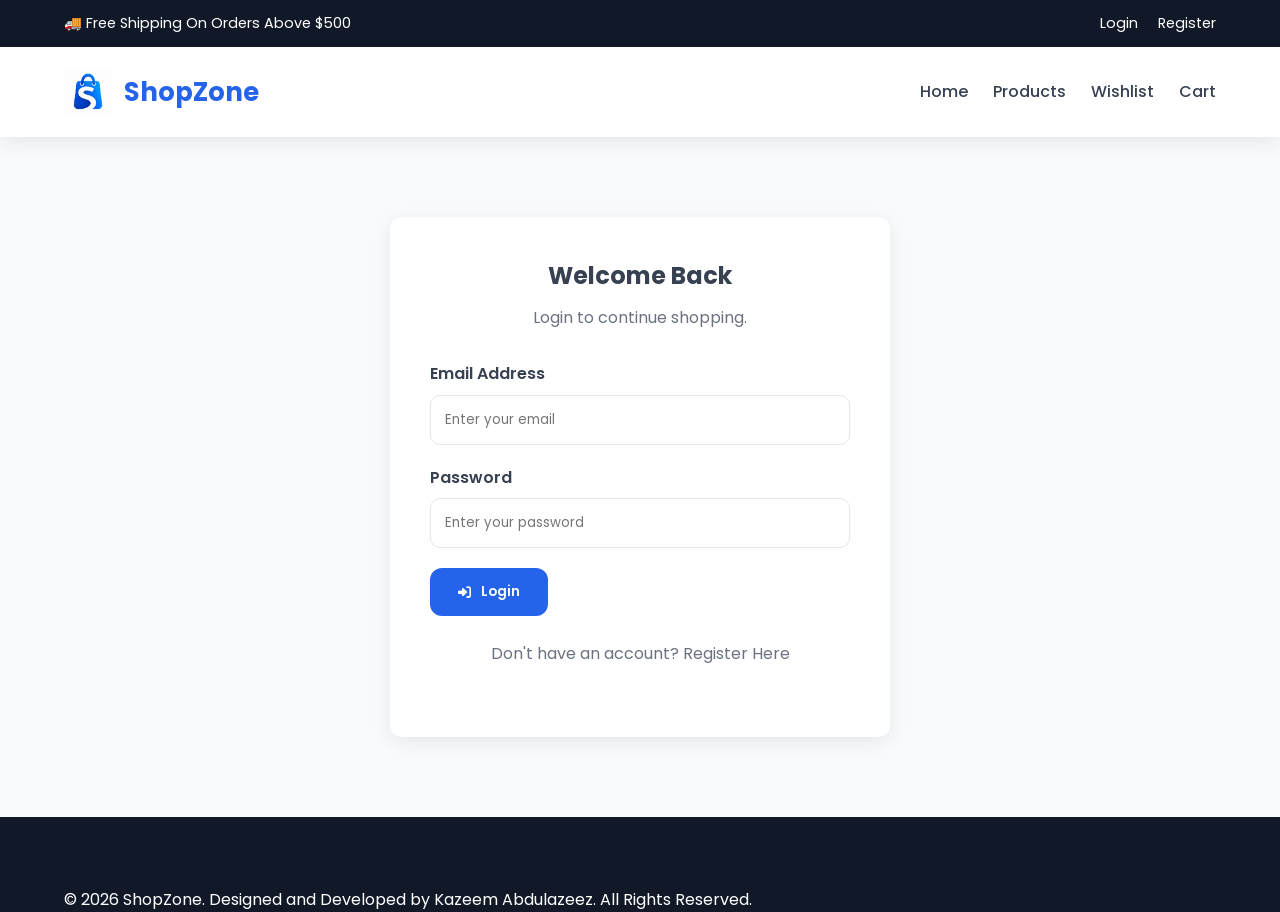
==== admin.html @ b66550b3 "Initial commit" ====
<!DOCTYPE html>
<html lang="en">

<head>

    <meta charset="UTF-8">

    <meta name="viewport"
        content="width=device-width, initial-scale=1.0">

    <meta name="description"
        content="ShopZone Admin Dashboard">

    <title>Admin Dashboard | ShopZone</title>

    <link rel="icon"
        href="images/logo.png">

    <!-- Google Fonts -->

    <link rel="preconnect"
        href="https://fonts.googleapis.com">

    <link rel="preconnect"
        href="https://fonts.gstatic.com"
        crossorigin>

    <link href="https://fonts.googleapis.com/css2?family=Poppins:wght@300;400;500;600;700;800&display=swap"
        rel="stylesheet">

    <!-- Font Awesome -->

    <link rel="stylesheet"
        href="https://cdnjs.cloudflare.com/ajax/libs/font-awesome/6.7.1/css/all.min.css">

    <!-- CSS -->

    <link rel="stylesheet"
        href="css/style.css">

    <link rel="stylesheet"
        href="css/admin.css">

</head>

<body>

    <!-- ===========================
            ADMIN HEADER
    ============================ -->

    <header class="admin-header">

        <div class="container">

            <div class="admin-logo">

                <img
                    src="images/logo.png"
                    alt="ShopZone Logo">

                <h2>

                    ShopZone Admin

                </h2>

            </div>

            <div class="admin-actions">

                <a
                    href="index.html"
                    class="btn">

                    View Store

                </a>

                <button
                    id="adminLogout"
                    class="btn btn-danger">

                    Logout

                </button>

            </div>

        </div>

    </header>

    <!-- ===========================
            ADMIN DASHBOARD
    ============================ -->

    <section class="admin-dashboard">

        <div class="container admin-layout">

            <!-- Sidebar -->

            <aside class="admin-sidebar">

                <ul>

                    <li>

                        <a
                            class="active"
                            href="#dashboard">

                            <i class="fas fa-chart-line"></i>

                            Dashboard

                        </a>

                    </li>

                    <li>

                        <a href="#products">

                            <i class="fas fa-box"></i>

                            Products

                        </a>

                    </li>

                    <li>

                        <a href="#orders">

                            <i class="fas fa-cart-shopping"></i>

                            Orders

                        </a>

                    </li>

                    <li>

                        <a href="#customers">

                            <i class="fas fa-users"></i>

                            Customers

                        </a>

                    </li>

                    <li>

                        <a href="#settings">

                            <i class="fas fa-gear"></i>

                            Settings

                        </a>

                    </li>

                </ul>

            </aside>

            <!-- Main Content -->

            <main class="admin-content">

                <section id="dashboard">

                    <h1>

                        Dashboard

                    </h1>

                    <div class="dashboard-cards">

                        <div class="dashboard-card">

                            <h3>Total Products</h3>

                            <h2 id="totalProducts">

                                40

                            </h2>

                        </div>

                        <div class="dashboard-card">

                            <h3>Total Orders</h3>

                            <h2 id="totalOrders">

                                0

                            </h2>

                        </div>

                        <div class="dashboard-card">

                            <h3>Customers</h3>

                            <h2 id="totalCustomers">

                                0

                            </h2>

                        </div>

                        <div class="dashboard-card">

                            <h3>Revenue</h3>

                            <h2 id="totalRevenue">

                                $0

                            </h2>

                        </div>

                    </div>

                </section>

                <!-- Products -->

                <section id="products">

                    <div class="section-title">

                        <h2>

                            Manage Products

                        </h2>

                        <button
                            id="addProductBtn"
                            class="btn btn-primary">

                            Add Product

                        </button>

                    </div>

                    <div id="adminProducts">

                        <!-- admin.js loads products -->

                    </div>

                </section>

                <!-- Orders -->

                <section id="orders">

                    <h2>

                        Recent Orders

                    </h2>

                    <div id="adminOrders">

                        <!-- admin.js -->

                    </div>

                </section>

                                <!-- ===========================
                        CUSTOMERS
                ============================ -->

                <section id="customers">

                    <h2>

                        Customers

                    </h2>

                    <div id="adminCustomers">

                        <!-- Loaded by admin.js -->

                    </div>

                </section>

                <!-- ===========================
                        SETTINGS
                ============================ -->

                <section id="settings">

                    <h2>

                        Store Settings

                    </h2>

                    <form id="settingsForm">

                        <div class="form-group">

                            <label>

                                Store Name

                            </label>

                            <input
                                type="text"
                                id="storeName"
                                value="ShopZone">

                        </div>

                        <div class="form-group">

                            <label>

                                Support Email

                            </label>

                            <input
                                type="email"
                                id="supportEmail"
                                value="support@shopzone.com">

                        </div>

                        <div class="form-group">

                            <label>

                                Contact Number

                            </label>

                            <input
                                type="text"
                                id="supportPhone"
                                value="+234 (705) 827-4305">

                        </div>

                        <button
                            type="submit"
                            class="btn btn-primary">

                            Save Settings

                        </button>

                    </form>

                </section>

            </main>

        </div>

    </section>

    <!-- ===========================
            ADMIN FOOTER
    ============================ -->

    <footer class="admin-footer">

        <div class="container">

            <p>

                &copy; 2026 ShopZone  Designed and Developed by Kazeem Abdulazeez Admin Dashboard.
                All Rights Reserved.

            </p>

        </div>

    </footer>

    <!-- ===========================
            JAVASCRIPT
    ============================ -->

    <script src="js/products.js"></script>

    <script src="js/cart.js"></script>

    <script src="js/auth.js"></script>

    <script src="js/checkout.js"></script>

    <script src="js/admin.js"></script>

    <script src="js/app.js"></script>

</body>

</html>
---- css/style.css ----
/*==================================================
                GOOGLE FONT
==================================================*/

@import url('https://fonts.googleapis.com/css2?family=Poppins:wght@300;400;500;600;700;800&display=swap');


/*==================================================
                CSS VARIABLES
==================================================*/

:root{

    --primary:#2563eb;
    --primary-dark:#1d4ed8;
    --secondary:#f97316;
    --success:#16a34a;
    --danger:#dc2626;
    --warning:#facc15;

    --white:#ffffff;
    --black:#111827;

    --text:#374151;
    --text-light:#6b7280;

    --bg:#f8fafc;
    --card:#ffffff;

    --border:#e5e7eb;

    --shadow:0 5px 20px rgba(0,0,0,.08);

    --radius:12px;

    --transition:.3s ease;

}


/*==================================================
                RESET
==================================================*/

*{

    margin:0;

    padding:0;

    box-sizing:border-box;

}

html{

    scroll-behavior:smooth;

}

body{

    font-family:'Poppins',sans-serif;

    background:var(--bg);

    color:var(--text);

    line-height:1.6;

    overflow-x:hidden;

}

img{

    max-width:100%;

    display:block;

}

a{

    text-decoration:none;

    color:inherit;

}

ul{

    list-style:none;

}

button{

    cursor:pointer;

    border:none;

    outline:none;

    font-family:inherit;

}

input,
textarea,
select{

    font-family:inherit;

    outline:none;

}

table{

    width:100%;

    border-collapse:collapse;

}


/*==================================================
                CONTAINER
==================================================*/

.container{

    width:90%;

    max-width:1300px;

    margin:auto;

}


/*==================================================
                SECTION
==================================================*/

section{

    padding:70px 0;

}


/*==================================================
            SECTION HEADER
==================================================*/

.section-header{

    display:flex;

    justify-content:space-between;

    align-items:center;

    gap:20px;

    margin-bottom:40px;

    flex-wrap:wrap;

}

.section-header h2{

    font-size:2rem;

    color:var(--black);

}

.section-header p{

    color:var(--text-light);

}


/*==================================================
                BUTTONS
==================================================*/

.btn{

    display:inline-flex;

    align-items:center;

    justify-content:center;

    gap:10px;

    padding:14px 28px;

    border-radius:var(--radius);

    transition:var(--transition);

    font-weight:600;

}

.btn-primary{

    background:var(--primary);

    color:var(--white);

}

.btn-primary:hover{

    background:var(--primary-dark);

}

.btn-secondary{

    background:var(--secondary);

    color:var(--white);

}

.btn-secondary:hover{

    opacity:.9;

}

.btn-success{

    background:var(--success);

    color:var(--white);

}

.btn-danger{

    background:var(--danger);

    color:var(--white);

}


/*==================================================
                BADGES
==================================================*/

.hero-badge,
.sale-badge{

    display:inline-block;

    background:rgba(37,99,235,.1);

    color:var(--primary);

    padding:8px 18px;

    border-radius:50px;

    font-size:.9rem;

    font-weight:600;

}


/*==================================================
                PRODUCT GRID
==================================================*/

.products-grid{

    display:grid;

    grid-template-columns:repeat(4,1fr);

    gap:30px;

}


/*==================================================
                CATEGORY GRID
==================================================*/

.category-grid{

    display:grid;

    grid-template-columns:repeat(5,1fr);

    gap:25px;

}


/*==================================================
                FEATURES GRID
==================================================*/

.features-grid{

    display:grid;

    grid-template-columns:repeat(4,1fr);

    gap:25px;

}

/*==================================================
                PRELOADER
==================================================*/

.preloader{

    position:fixed;

    inset:0;

    background:var(--white);

    display:flex;

    justify-content:center;

    align-items:center;

    z-index:9999;

}

.loader{

    width:55px;

    height:55px;

    border:5px solid var(--border);

    border-top:5px solid var(--primary);

    border-radius:50%;

    animation:spin 1s linear infinite;

}

@keyframes spin{

    100%{

        transform:rotate(360deg);

    }

}


/*==================================================
                TOP BAR
==================================================*/

.top-bar{

    background:var(--black);

    color:var(--white);

    padding:12px 0;

    font-size:.9rem;

}

.top-bar .container{

    display:flex;

    justify-content:space-between;

    align-items:center;

    flex-wrap:wrap;

    gap:15px;

}

.top-bar-right{

    display:flex;

    gap:20px;

}

.top-bar-right a{

    transition:.3s;

}

.top-bar-right a:hover{

    color:var(--secondary);

}


/*==================================================
                HEADER
==================================================*/

#mainHeader{

    background:var(--white);

    box-shadow:var(--shadow);

    position:sticky;

    top:0;

    z-index:1000;

}

#mainHeader .container{

    display:flex;

    justify-content:space-between;

    align-items:center;

    min-height:90px;

    gap:30px;

}


/*==================================================
                LOGO
==================================================*/

.logo{

    display:flex;

    align-items:center;

    gap:12px;

    font-size:1.6rem;

    font-weight:700;

    color:var(--primary);

}

.logo img{

    width:48px;

    height:48px;

    object-fit:contain;

}


/*==================================================
                SEARCH BOX
==================================================*/

.search-box{

    flex:1;

    max-width:520px;

    display:flex;

    align-items:center;

    border:2px solid var(--border);

    border-radius:50px;

    overflow:hidden;

    background:var(--white);

}

.search-box input{

    flex:1;

    padding:14px 20px;

    border:none;

    background:transparent;

    font-size:1rem;

}

.search-box button{

    width:60px;

    height:52px;

    background:var(--primary);

    color:var(--white);

    font-size:1rem;

    transition:var(--transition);

}

.search-box button:hover{

    background:var(--primary-dark);

}


/*==================================================
                NAVIGATION
==================================================*/

#navbar{

    display:flex;

}

.nav-links{

    display:flex;

    align-items:center;

    gap:25px;

}

.nav-links li a{

    position:relative;

    font-weight:500;

    transition:var(--transition);

}

.nav-links li a:hover,

.nav-links li a.active{

    color:var(--primary);

}

.nav-links li a.active::after,

.nav-links li a:hover::after{

    content:"";

    position:absolute;

    left:0;

    bottom:-8px;

    width:100%;

    height:2px;

    background:var(--primary);

}


/*==================================================
                HEADER ICONS
==================================================*/

.header-icons{

    display:flex;

    align-items:center;

    gap:20px;

}

.header-icons a{

    position:relative;

    font-size:1.3rem;

    transition:var(--transition);

}

.header-icons a:hover{

    color:var(--primary);

}

#wishlistCount,

#cartCount{

    position:absolute;

    top:-10px;

    right:-12px;

    width:22px;

    height:22px;

    border-radius:50%;

    background:var(--danger);

    color:var(--white);

    display:flex;

    justify-content:center;

    align-items:center;

    font-size:.7rem;

    font-weight:600;

}


/*==================================================
                MOBILE MENU BUTTON
==================================================*/

.menu-toggle{

    display:none;

    background:none;

    font-size:1.7rem;

    color:var(--black);

}


/*==================================================
                MOBILE MENU
==================================================*/

.mobile-menu{

    position:fixed;

    top:0;

    right:-320px;

    width:300px;

    height:100vh;

    background:var(--white);

    box-shadow:-5px 0 20px rgba(0,0,0,.1);

    padding:90px 30px;

    display:flex;

    flex-direction:column;

    gap:20px;

    transition:.4s;

    z-index:2000;

}

.mobile-menu.active{

    right:0;

}

.mobile-menu a{

    padding:14px;

    border-radius:10px;

    font-weight:500;

    transition:var(--transition);

}

.mobile-menu a:hover{

    background:var(--primary);

    color:var(--white);

}


/*==================================================
                PAGE HEADER
==================================================*/

.page-header{

    background:linear-gradient(135deg,var(--primary),var(--primary-dark));

    color:var(--white);

    text-align:center;

    padding:90px 0;

}

.page-header h1{

    font-size:3rem;

    margin-bottom:15px;

}

.page-header p{

    max-width:700px;

    margin:auto;

    opacity:.95;

}

/*==================================================
                    HERO SECTION
==================================================*/

.hero{

    background:linear-gradient(135deg,#eff6ff,#ffffff);

    padding:90px 0;

}

.hero-container{

    display:grid;

    grid-template-columns:repeat(2,1fr);

    align-items:center;

    gap:60px;

}

.hero-content h1{

    font-size:3.2rem;

    color:var(--black);

    line-height:1.2;

    margin:20px 0;

}

.hero-content p{

    color:var(--text-light);

    font-size:1.05rem;

    margin-bottom:35px;

}

.hero-buttons{

    display:flex;

    gap:20px;

    flex-wrap:wrap;

}

.hero-image img{

    width:100%;

    border-radius:25px;

    box-shadow:var(--shadow);

}


/*==================================================
                CATEGORY CARDS
==================================================*/

.category-card{

    background:var(--white);

    padding:35px 20px;

    text-align:center;

    border-radius:var(--radius);

    box-shadow:var(--shadow);

    transition:var(--transition);

}

.category-card:hover{

    transform:translateY(-10px);

}

.category-card i{

    font-size:3rem;

    color:var(--primary);

    margin-bottom:20px;

}

.category-card h3{

    color:var(--black);

    margin-bottom:10px;

}

.category-card span{

    color:var(--text-light);

    font-size:.9rem;

}


/*==================================================
                PRODUCT CARD
==================================================*/

.product-card{

    background:var(--white);

    border-radius:18px;

    overflow:hidden;

    box-shadow:var(--shadow);

    transition:var(--transition);

    position:relative;

}

.product-card:hover{

    transform:translateY(-8px);

}

.product-image{

    position:relative;

    overflow:hidden;

}

.product-image img{

    width:100%;

    height:260px;

    object-fit:cover;

    transition:.4s;

}

.product-card:hover .product-image img{

    transform:scale(1.08);

}


/*==================================================
                PRODUCT BADGES
==================================================*/

.product-badge{

    position:absolute;

    top:15px;

    left:15px;

    background:var(--danger);

    color:var(--white);

    padding:6px 14px;

    border-radius:50px;

    font-size:.8rem;

    font-weight:600;

}

.discount-badge{

    background:var(--secondary);

}


/*==================================================
                PRODUCT ACTIONS
==================================================*/

.product-actions{

    position:absolute;

    top:15px;

    right:15px;

    display:flex;

    flex-direction:column;

    gap:10px;

}

.product-actions button{

    width:42px;

    height:42px;

    border-radius:50%;

    background:var(--white);

    box-shadow:var(--shadow);

    transition:var(--transition);

}

.product-actions button:hover{

    background:var(--primary);

    color:var(--white);

}


/*==================================================
                PRODUCT CONTENT
==================================================*/

.product-content{

    padding:22px;

}

.product-category{

    color:var(--primary);

    font-size:.85rem;

    font-weight:600;

}

.product-title{

    margin:10px 0;

    font-size:1.15rem;

    color:var(--black);

}

.product-rating{

    display:flex;

    align-items:center;

    gap:4px;

    color:#fbbf24;

    margin-bottom:15px;

}

.product-price{

    display:flex;

    align-items:center;

    gap:12px;

    margin-bottom:20px;

}

.current-price{

    font-size:1.4rem;

    font-weight:700;

    color:var(--primary);

}

.old-price{

    color:var(--text-light);

    text-decoration:line-through;

}

.product-footer{

    display:flex;

    justify-content:space-between;

    align-items:center;

}

.add-cart{

    padding:10px 18px;

    border-radius:10px;

    background:var(--primary);

    color:var(--white);

    transition:var(--transition);

}

.add-cart:hover{

    background:var(--primary-dark);

}

.view-product{

    color:var(--primary);

    font-weight:600;

}


/*==================================================
                FLASH SALE
==================================================*/

.flash-sale{

    background:#fff7ed;

}

.flash-header{

    display:flex;

    justify-content:space-between;

    align-items:center;

    margin-bottom:40px;

    gap:20px;

    flex-wrap:wrap;

}

.countdown{

    display:flex;

    gap:15px;

}

.time-box{

    background:var(--white);

    min-width:75px;

    padding:15px;

    border-radius:12px;

    text-align:center;

    box-shadow:var(--shadow);

}

.time-box h3{

    color:var(--primary);

    font-size:1.5rem;

}

.time-box span{

    font-size:.85rem;

    color:var(--text-light);

}


/*==================================================
                VIEW ALL LINK
==================================================*/

.view-all{

    display:flex;

    align-items:center;

    gap:8px;

    color:var(--primary);

    font-weight:600;

    transition:var(--transition);

}

.view-all:hover{

    gap:14px;

}

/*==================================================
                PRODUCT DETAILS
==================================================*/

.product-layout{

    display:grid;

    grid-template-columns:1fr 1fr;

    gap:60px;

    align-items:start;

}

.product-gallery{

    display:flex;

    flex-direction:column;

    gap:20px;

}

.main-image{

    background:var(--white);

    padding:25px;

    border-radius:var(--radius);

    box-shadow:var(--shadow);

}

.main-image img{

    width:100%;

    height:500px;

    object-fit:contain;

}

.thumbnail-gallery{

    display:flex;

    gap:15px;

    flex-wrap:wrap;

}

.thumbnail-gallery img{

    width:90px;

    height:90px;

    object-fit:cover;

    border:2px solid var(--border);

    border-radius:10px;

    cursor:pointer;

    transition:var(--transition);

}

.thumbnail-gallery img:hover{

    border-color:var(--primary);

}

.product-info h1{

    font-size:2.5rem;

    color:var(--black);

    margin-bottom:15px;

}

.product-meta{

    margin:20px 0;

}

.product-meta p{

    margin:8px 0;

}

.quantity-selector{

    margin:30px 0;

}

.quantity-selector input{

    width:100px;

    padding:12px;

    border:1px solid var(--border);

    border-radius:8px;

    margin-top:10px;

}

.product-buttons{

    display:flex;

    gap:15px;

    flex-wrap:wrap;

    margin-top:30px;

}


/*==================================================
                SPECIFICATIONS
==================================================*/

.product-specifications table{

    background:var(--white);

    border-radius:var(--radius);

    overflow:hidden;

    box-shadow:var(--shadow);

}

.product-specifications td{

    padding:18px;

    border-bottom:1px solid var(--border);

}

.product-specifications tr:last-child td{

    border-bottom:none;

}


/*==================================================
                FORMS
==================================================*/

.auth-card,
.checkout-form,
.profile-content{

    background:var(--white);

    padding:40px;

    border-radius:var(--radius);

    box-shadow:var(--shadow);

}

.form-group{

    display:flex;

    flex-direction:column;

    margin-bottom:20px;

}

.form-group label{

    margin-bottom:8px;

    font-weight:600;

}

.form-group input,
.form-group textarea,
.form-group select{

    padding:14px;

    border:1px solid var(--border);

    border-radius:10px;

    transition:var(--transition);

}

.form-group input:focus,
.form-group textarea:focus,
.form-group select:focus{

    border-color:var(--primary);

}

.form-row{

    display:grid;

    grid-template-columns:repeat(2,1fr);

    gap:20px;

}

.auth-page{

    padding:80px 0;

}

.auth-card{

    max-width:500px;

    margin:auto;

}

.auth-card h1{

    text-align:center;

    margin-bottom:10px;

}

.auth-card p{

    text-align:center;

    color:var(--text-light);

    margin-bottom:30px;

}

.auth-links{

    margin-top:25px;

    text-align:center;

}


/*==================================================
                CART PAGE
==================================================*/

.cart-layout{

    display:grid;

    grid-template-columns:2fr 1fr;

    gap:35px;

}

.cart-items{

    background:var(--white);

    padding:30px;

    border-radius:var(--radius);

    box-shadow:var(--shadow);

}

.cart-item{

    display:flex;

    align-items:center;

    gap:20px;

    padding:20px 0;

    border-bottom:1px solid var(--border);

}

.cart-item:last-child{

    border-bottom:none;

}

.cart-item img{

    width:110px;

    height:110px;

    object-fit:cover;

    border-radius:10px;

}

.cart-summary,
.order-summary{

    background:var(--white);

    padding:30px;

    border-radius:var(--radius);

    box-shadow:var(--shadow);

    height:fit-content;

}

.summary-row{

    display:flex;

    justify-content:space-between;

    margin:18px 0;

}

.summary-row.total{

    font-size:1.2rem;

    font-weight:700;

}


/*==================================================
                CHECKOUT
==================================================*/

.checkout-layout{

    display:grid;

    grid-template-columns:2fr 1fr;

    gap:35px;

}

.payment-method{

    display:flex;

    flex-direction:column;

    gap:15px;

    margin-top:20px;

}

.payment-method label{

    display:flex;

    align-items:center;

    gap:10px;

}


/*==================================================
                EMPTY STATE
==================================================*/

.empty-state{

    text-align:center;

    padding:70px 30px;

}

.empty-state i{

    font-size:4rem;

    color:var(--primary);

    margin-bottom:20px;

}

.empty-state h2{

    margin-bottom:15px;

}

.empty-state p{

    color:var(--text-light);

    margin-bottom:25px;

}

/*==================================================
                NEWSLETTER
==================================================*/

.newsletter{

    background:linear-gradient(135deg,var(--primary),var(--primary-dark));

    color:var(--white);

    text-align:center;

}

.newsletter-content{

    max-width:700px;

    margin:auto;

}

.newsletter h2{

    font-size:2.4rem;

    margin-bottom:20px;

}

.newsletter p{

    margin-bottom:35px;

    opacity:.95;

}

.newsletter-form{

    display:flex;

    justify-content:center;

    gap:15px;

    flex-wrap:wrap;

}

.newsletter-form input{

    width:420px;

    max-width:100%;

    padding:16px 20px;

    border:none;

    border-radius:50px;

    font-size:1rem;

}

.newsletter-form button{

    padding:16px 35px;

    background:var(--secondary);

    color:var(--white);

    border-radius:50px;

    font-weight:600;

    transition:var(--transition);

}

.newsletter-form button:hover{

    opacity:.9;

}


/*==================================================
                    PROFILE
==================================================*/

.profile-layout{

    display:grid;

    grid-template-columns:300px 1fr;

    gap:35px;

}

.profile-sidebar{

    background:var(--white);

    border-radius:var(--radius);

    box-shadow:var(--shadow);

    padding:30px;

    height:fit-content;

}

.profile-avatar{

    text-align:center;

    margin-bottom:30px;

}

.profile-avatar i{

    font-size:6rem;

    color:var(--primary);

    margin-bottom:15px;

}

.profile-avatar h2{

    margin-bottom:8px;

}

.profile-avatar p{

    color:var(--text-light);

}

.profile-menu{

    display:flex;

    flex-direction:column;

    gap:10px;

}

.profile-menu a,
.profile-menu button{

    width:100%;

    padding:14px 18px;

    display:flex;

    align-items:center;

    gap:12px;

    border-radius:10px;

    background:transparent;

    transition:var(--transition);

}

.profile-menu a:hover,
.profile-menu button:hover,
.profile-menu .active{

    background:var(--primary);

    color:var(--white);

}


/*==================================================
                    FOOTER
==================================================*/

#mainFooter{

    background:var(--black);

    color:var(--white);

    padding-top:70px;

}

.footer-grid{

    display:grid;

    grid-template-columns:2fr 1fr 1fr 1fr;

    gap:40px;

}

.footer-logo{

    display:flex;

    align-items:center;

    gap:12px;

    margin-bottom:20px;

    font-size:1.5rem;

    font-weight:700;

}

.footer-logo img{

    width:45px;

}

.footer-links h3,
.footer-contact h3{

    margin-bottom:20px;

}

.footer-links ul{

    display:flex;

    flex-direction:column;

    gap:12px;

}

.footer-links a{

    color:#d1d5db;

    transition:var(--transition);

}

.footer-links a:hover{

    color:var(--secondary);

}

.footer-contact p{

    margin-bottom:15px;

}

.social-links{

    display:flex;

    gap:15px;

    margin-top:20px;

}

.social-links a{

    width:42px;

    height:42px;

    border-radius:50%;

    background:rgba(255,255,255,.08);

    display:flex;

    justify-content:center;

    align-items:center;

    transition:var(--transition);

}

.social-links a:hover{

    background:var(--primary);

}

.footer-bottom{

    border-top:1px solid rgba(255,255,255,.1);

    text-align:center;

    padding:25px 0;

    margin-top:50px;

}


/*==================================================
                BACK TO TOP
==================================================*/

#backToTop{

    position:fixed;

    right:25px;

    bottom:25px;

    width:55px;

    height:55px;

    border-radius:50%;

    background:var(--primary);

    color:var(--white);

    box-shadow:var(--shadow);

    display:flex;

    justify-content:center;

    align-items:center;

    font-size:1.2rem;

    z-index:999;

    transition:var(--transition);

}

#backToTop:hover{

    background:var(--primary-dark);

    transform:translateY(-5px);

}


/*==================================================
                TABLES
==================================================*/

table th{

    background:var(--primary);

    color:var(--white);

    padding:16px;

    text-align:left;

}

table td{

    padding:16px;

    border-bottom:1px solid var(--border);

}


/*==================================================
                UTILITIES
==================================================*/

.text-center{

    text-align:center;

}

.mt-20{

    margin-top:20px;

}

.mt-40{

    margin-top:40px;

}

.mb-20{

    margin-bottom:20px;

}

.mb-40{

    margin-bottom:40px;

}

.hidden{

    display:none !important;

}

.shadow{

    box-shadow:var(--shadow);

}

.rounded{

    border-radius:var(--radius);

}


/*==================================================
                SCROLLBAR
==================================================*/

::-webkit-scrollbar{

    width:10px;

}

::-webkit-scrollbar-track{

    background:#e5e7eb;

}

::-webkit-scrollbar-thumb{

    background:var(--primary);

    border-radius:10px;

}

::-webkit-scrollbar-thumb:hover{

    background:var(--primary-dark);

}
---- css/admin.css ----
/*==================================================
                ADMIN LAYOUT
==================================================*/

body{

    background:#f5f7fb;

}

.admin-header{

    background:#111827;

    color:#fff;

    padding:20px 0;

    position:sticky;

    top:0;

    z-index:1000;

}

.admin-header .container{

    display:flex;

    justify-content:space-between;

    align-items:center;

}

.admin-logo{

    display:flex;

    align-items:center;

    gap:15px;

}

.admin-logo img{

    width:50px;

}

.admin-actions{

    display:flex;

    gap:15px;

}


/*==================================================
                DASHBOARD
==================================================*/

.admin-dashboard{

    padding:50px 0;

}

.admin-layout{

    display:grid;

    grid-template-columns:260px 1fr;

    gap:30px;

}


/*==================================================
                SIDEBAR
==================================================*/

.admin-sidebar{

    background:#fff;

    border-radius:12px;

    box-shadow:0 5px 20px rgba(0,0,0,.08);

    padding:25px;

    height:fit-content;

}

.admin-sidebar ul{

    display:flex;

    flex-direction:column;

    gap:12px;

}

.admin-sidebar a{

    display:flex;

    align-items:center;

    gap:12px;

    padding:14px 18px;

    border-radius:10px;

    transition:.3s;

}

.admin-sidebar a:hover,

.admin-sidebar a.active{

    background:#2563eb;

    color:#fff;

}


/*==================================================
                CONTENT
==================================================*/

.admin-content{

    display:flex;

    flex-direction:column;

    gap:35px;

}

.admin-content section{

    background:#fff;

    padding:30px;

    border-radius:12px;

    box-shadow:0 5px 20px rgba(0,0,0,.08);

}


/*==================================================
                DASHBOARD CARDS
==================================================*/

.dashboard-cards{

    display:grid;

    grid-template-columns:repeat(4,1fr);

    gap:20px;

    margin-top:30px;

}

.dashboard-card{

    background:#2563eb;

    color:#fff;

    padding:25px;

    border-radius:12px;

    text-align:center;

}

.dashboard-card h3{

    font-size:1rem;

    margin-bottom:10px;

}

.dashboard-card h2{

    font-size:2rem;

}


/*==================================================
                SECTION TITLE
==================================================*/

.section-title{

    display:flex;

    justify-content:space-between;

    align-items:center;

    margin-bottom:25px;

}


/*==================================================
                PRODUCTS
==================================================*/

#adminProducts{

    display:grid;

    grid-template-columns:repeat(auto-fill,minmax(250px,1fr));

    gap:20px;

}


/*==================================================
                ORDERS
==================================================*/

#adminOrders,

#adminCustomers{

    display:flex;

    flex-direction:column;

    gap:15px;

}


/*==================================================
                SETTINGS FORM
==================================================*/

#settingsForm{

    display:flex;

    flex-direction:column;

    gap:20px;

}

#settingsForm input{

    padding:14px;

    border:1px solid #ddd;

    border-radius:8px;

}

#settingsForm button{

    width:fit-content;

}


/*==================================================
                ADMIN TABLE
==================================================*/

.admin-table{

    width:100%;

    border-collapse:collapse;

}

.admin-table th{

    background:#2563eb;

    color:#fff;

    padding:15px;

    text-align:left;

}

.admin-table td{

    padding:15px;

    border-bottom:1px solid #eee;

}


/*==================================================
                FOOTER
==================================================*/

.admin-footer{

    background:#111827;

    color:#fff;

    text-align:center;

    padding:25px 0;

    margin-top:40px;

}


/*==================================================
                RESPONSIVE
==================================================*/

@media(max-width:992px){

    .admin-layout{

        grid-template-columns:1fr;

    }

    .dashboard-cards{

        grid-template-columns:repeat(2,1fr);

    }

}

@media(max-width:768px){

    .dashboard-cards{

        grid-template-columns:1fr;

    }

    .admin-header .container{

        flex-direction:column;

        gap:20px;

    }

    .section-title{

        flex-direction:column;

        align-items:flex-start;

        gap:15px;

    }

}
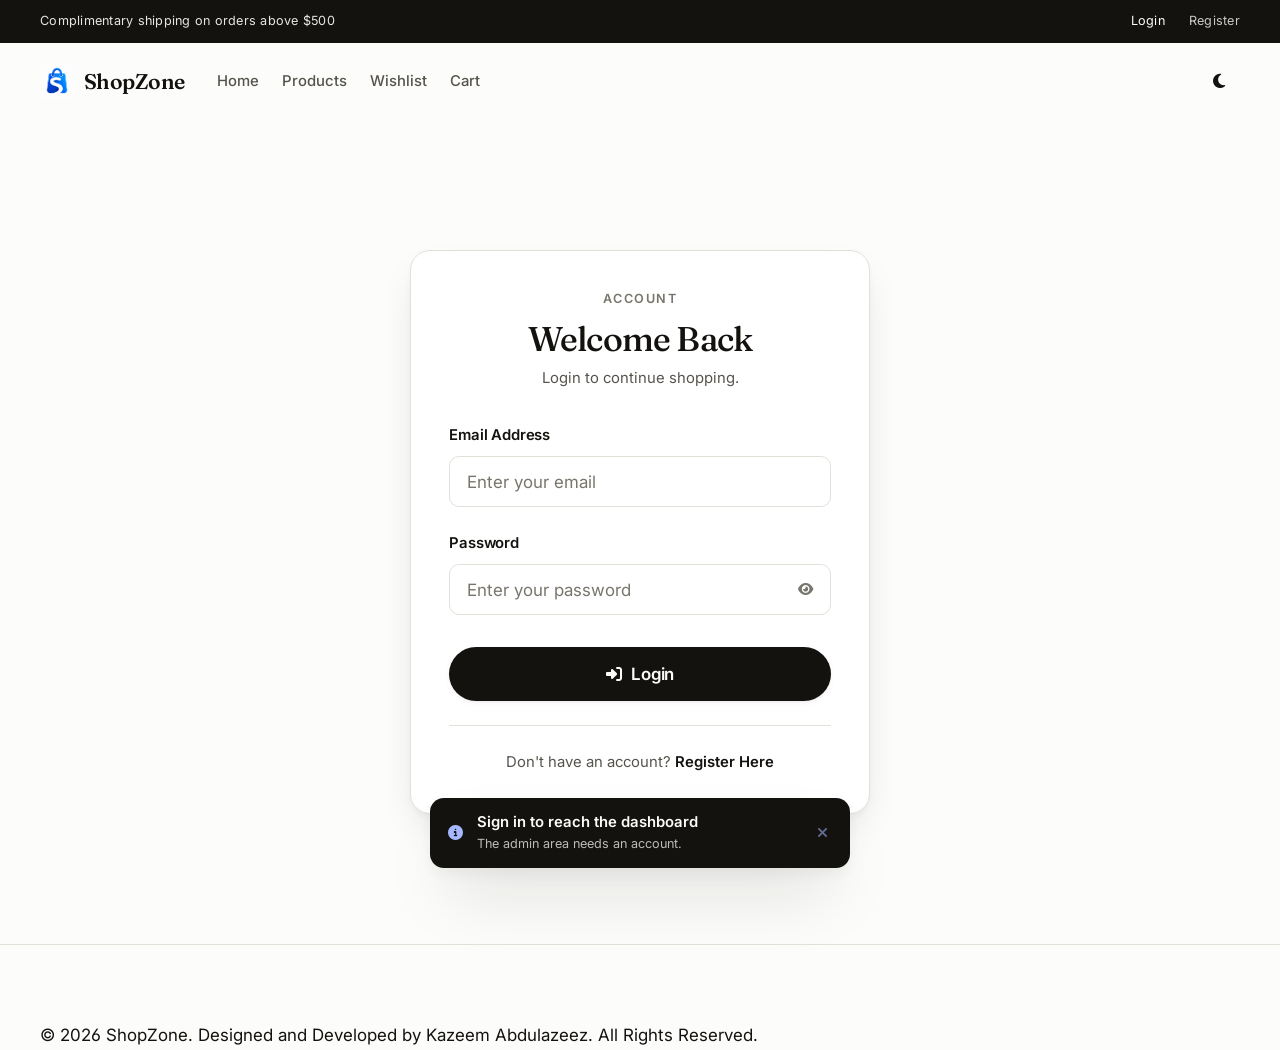
==== commit 19eb194d: "Complete ShopZone premium redesign and functionality fixes Co-Authored-By: Claude Opus 5 <noreply@an" ====
--- a/admin.html
+++ b/admin.html
@@ -10,6 +10,9 @@
 
     <meta name="description"
         content="ShopZone Admin Dashboard">
+
+    <meta name="theme-color"
+        content="#fcfcfa">
 
     <title>Admin Dashboard | ShopZone</title>
 
@@ -25,7 +28,7 @@
         href="https://fonts.gstatic.com"
         crossorigin>
 
-    <link href="https://fonts.googleapis.com/css2?family=Poppins:wght@300;400;500;600;700;800&display=swap"
+    <link href="https://fonts.googleapis.com/css2?family=Fraunces:ital,opsz,wght@0,9..144,300..700;1,9..144,300..700&family=Inter:wght@300..800&display=swap"
         rel="stylesheet">
 
     <!-- Font Awesome -->
@@ -41,9 +44,20 @@
     <link rel="stylesheet"
         href="css/admin.css">
 
+    <!-- Theme is applied before paint to avoid a flash -->
+
+    <script src="js/ui.js"></script>
+
 </head>
 
 <body>
+
+    <a href="#adminMain"
+        class="skip-link">
+
+        Skip to content
+
+    </a>
 
     <!-- ===========================
             ADMIN HEADER
@@ -69,6 +83,17 @@
 
             <div class="admin-actions">
 
+                <button class="icon-btn theme-toggle"
+                    type="button"
+                    aria-pressed="false"
+                    aria-label="Switch to dark theme">
+
+                    <i class="fas fa-moon icon-moon" aria-hidden="true"></i>
+
+                    <i class="fas fa-sun icon-sun" aria-hidden="true"></i>
+
+                </button>
+
                 <a
                     href="index.html"
                     class="btn">
@@ -79,6 +104,7 @@
 
                 <button
                     id="adminLogout"
+                    type="button"
                     class="btn btn-danger">
 
                     Logout
@@ -103,6 +129,8 @@
 
             <aside class="admin-sidebar">
 
+                <nav aria-label="Admin sections">
+
                 <ul>
 
                     <li>
@@ -111,7 +139,7 @@
                             class="active"
                             href="#dashboard">
 
-                            <i class="fas fa-chart-line"></i>
+                            <i class="fas fa-chart-line" aria-hidden="true"></i>
 
                             Dashboard
 
@@ -123,7 +151,7 @@
 
                         <a href="#products">
 
-                            <i class="fas fa-box"></i>
+                            <i class="fas fa-box" aria-hidden="true"></i>
 
                             Products
 
@@ -135,7 +163,7 @@
 
                         <a href="#orders">
 
-                            <i class="fas fa-cart-shopping"></i>
+                            <i class="fas fa-cart-shopping" aria-hidden="true"></i>
 
                             Orders
 
@@ -147,7 +175,7 @@
 
                         <a href="#customers">
 
-                            <i class="fas fa-users"></i>
+                            <i class="fas fa-users" aria-hidden="true"></i>
 
                             Customers
 
@@ -159,7 +187,7 @@
 
                         <a href="#settings">
 
-                            <i class="fas fa-gear"></i>
+                            <i class="fas fa-gear" aria-hidden="true"></i>
 
                             Settings
 
@@ -169,11 +197,15 @@
 
                 </ul>
 
+
+
+                </nav>
+
             </aside>
 
             <!-- Main Content -->
 
-            <main class="admin-content">
+            <main class="admin-content" id="adminMain">
 
                 <section id="dashboard">
 
@@ -251,6 +283,7 @@
 
                         <button
                             id="addProductBtn"
+                            type="button"
                             class="btn btn-primary">
 
                             Add Product
--- a/css/style.css
+++ b/css/style.css
@@ -1,2051 +1,3659 @@
 /*==================================================
-                GOOGLE FONT
-==================================================*/
-
-@import url('https://fonts.googleapis.com/css2?family=Poppins:wght@300;400;500;600;700;800&display=swap');
-
-
-/*==================================================
-                CSS VARIABLES
+    SHOPZONE — EDITORIAL LIGHT DESIGN SYSTEM
+    Typography-led premium retail.
+    Tokens -> primitives -> components -> pages.
+==================================================*/
+
+
+/*==================================================
+                DESIGN TOKENS
 ==================================================*/
 
 :root{
 
-    --primary:#2563eb;
-    --primary-dark:#1d4ed8;
-    --secondary:#f97316;
-    --success:#16a34a;
-    --danger:#dc2626;
-    --warning:#facc15;
-
-    --white:#ffffff;
-    --black:#111827;
-
-    --text:#374151;
-    --text-light:#6b7280;
-
-    --bg:#f8fafc;
-    --card:#ffffff;
-
-    --border:#e5e7eb;
-
-    --shadow:0 5px 20px rgba(0,0,0,.08);
-
-    --radius:12px;
-
-    --transition:.3s ease;
-
-}
-
+    /* --- Brand ramp (refined ink blue) --- */
+    --brand-50:#eef3ff;
+    --brand-100:#dbe5ff;
+    --brand-200:#bccdff;
+    --brand-300:#93aaff;
+    --brand-400:#6b83fb;
+    --brand-500:#2c5ce6;
+    --brand-600:#1f47c4;
+    --brand-700:#1a389d;
+    --brand-800:#182f7d;
+    --brand-900:#172a63;
+
+    /* --- Warm neutral ramp (editorial paper) --- */
+    --ink-0:#ffffff;
+    --ink-25:#fcfcfa;
+    --ink-50:#f7f6f2;
+    --ink-100:#efeee8;
+    --ink-200:#e2e0d8;
+    --ink-300:#c9c6bb;
+    --ink-400:#a3a096;
+    --ink-500:#78756c;
+    --ink-600:#57544d;
+    --ink-700:#3b3934;
+    --ink-800:#242220;
+    --ink-900:#14120f;
+
+    /* --- Accents --- */
+    --ember-500:#c2410c;
+    --ember-600:#9a3412;
+    --ember-50:#fff4ed;
+    --leaf-500:#15803d;
+    --leaf-50:#f0fdf4;
+    --rose-500:#be123c;
+    --rose-50:#fff1f3;
+    --gold-500:#b58a2b;
+
+    /* --- Semantic surfaces --- */
+    --canvas:var(--ink-25);
+    --surface:var(--ink-0);
+    --surface-2:var(--ink-50);
+    --surface-3:var(--ink-100);
+    --surface-inverse:var(--ink-900);
+
+    /* --- Semantic text --- */
+    --fg:var(--ink-900);
+    --fg-muted:var(--ink-600);
+    --fg-subtle:var(--ink-500);
+    --fg-onDark:var(--ink-25);
+    --fg-onBrand:#ffffff;
+
+    /* --- Lines --- */
+    --line:var(--ink-200);
+    --line-strong:var(--ink-300);
+    --hairline:1px solid var(--line);
+
+    /* --- Accent roles --- */
+    --accent:var(--brand-500);
+    --accent-hover:var(--brand-600);
+    --accent-soft:var(--brand-50);
+    --sale:var(--ember-500);
+    --sale-soft:var(--ember-50);
+    --positive:var(--leaf-500);
+    --positive-soft:var(--leaf-50);
+    --critical:var(--rose-500);
+    --critical-soft:var(--rose-50);
+    --star:var(--gold-500);
+
+    /* --- Typography --- */
+    --font-display:"Fraunces",ui-serif,Georgia,serif;
+    --font-sans:"Inter","Segoe UI",system-ui,-apple-system,sans-serif;
+
+    --step--2:clamp(.72rem,.70rem + .12vw,.79rem);
+    --step--1:clamp(.83rem,.80rem + .17vw,.93rem);
+    --step-0:clamp(.95rem,.92rem + .20vw,1.06rem);
+    --step-1:clamp(1.12rem,1.05rem + .35vw,1.36rem);
+    --step-2:clamp(1.32rem,1.20rem + .60vw,1.79rem);
+    --step-3:clamp(1.55rem,1.34rem + 1.00vw,2.36rem);
+    --step-4:clamp(1.83rem,1.47rem + 1.70vw,3.11rem);
+    --step-5:clamp(2.15rem,1.55rem + 2.80vw,4.10rem);
+    --step-6:clamp(2.53rem,1.55rem + 4.40vw,5.40rem);
+
+    --leading-tight:1.08;
+    --leading-snug:1.28;
+    --leading-body:1.65;
+
+    --tracking-tight:-.022em;
+    --tracking-snug:-.012em;
+    --tracking-wide:.02em;
+    --tracking-caps:.12em;
+
+    /* --- Space (fluid rhythm) --- */
+    --space-1:.25rem;
+    --space-2:.5rem;
+    --space-3:.75rem;
+    --space-4:1rem;
+    --space-5:1.5rem;
+    --space-6:2rem;
+    --space-7:2.75rem;
+    --space-8:3.5rem;
+    --space-9:5rem;
+    --section-y:clamp(3.5rem,7vw,7.5rem);
+    --gutter:clamp(1.15rem,4vw,2.5rem);
+
+    /* --- Radii --- */
+    --r-xs:6px;
+    --r-sm:10px;
+    --r-md:14px;
+    --r-lg:20px;
+    --r-xl:28px;
+    --r-pill:999px;
+
+    /* --- Layered shadows --- */
+    --shadow-xs:0 1px 2px rgba(20,18,15,.05);
+    --shadow-sm:0 1px 2px rgba(20,18,15,.05),0 2px 6px rgba(20,18,15,.04);
+    --shadow-md:0 2px 4px rgba(20,18,15,.04),0 8px 20px -6px rgba(20,18,15,.09);
+    --shadow-lg:0 4px 8px rgba(20,18,15,.04),0 18px 40px -12px rgba(20,18,15,.14);
+    --shadow-xl:0 8px 16px rgba(20,18,15,.05),0 34px 70px -20px rgba(20,18,15,.20);
+    --shadow-ring:0 0 0 1px rgba(20,18,15,.06);
+
+    /* --- Motion --- */
+    --ease-out:cubic-bezier(.22,1,.36,1);
+    --ease-inout:cubic-bezier(.62,.05,.30,.98);
+    --ease-spring:cubic-bezier(.34,1.56,.64,1);
+    --dur-1:.14s;
+    --dur-2:.24s;
+    --dur-3:.42s;
+    --dur-4:.72s;
+
+    /* --- Layout --- */
+    --maxw:1320px;
+    --maxw-prose:68ch;
+    --header-h:76px;
+
+    /* --- Legacy aliases (admin.css + inline usage) --- */
+    --primary:var(--brand-500);
+    --primary-dark:var(--brand-600);
+    --secondary:var(--ember-500);
+    --success:var(--leaf-500);
+    --danger:var(--rose-500);
+    --warning:#b45309;
+    --white:var(--surface);
+    --black:var(--ink-900);
+    --text:var(--fg);
+    --text-light:var(--fg-muted);
+    --bg:var(--canvas);
+    --card:var(--surface);
+    --border:var(--line);
+    --shadow:var(--shadow-md);
+    --radius:var(--r-md);
+    --transition:var(--dur-2) var(--ease-out);
+}
+
+
+/*==================================================
+                DARK THEME
+==================================================*/
+
+[data-theme="dark"]{
+
+    --canvas:#0e0d0c;
+    --surface:#171614;
+    --surface-2:#1f1e1b;
+    --surface-3:#282622;
+    --surface-inverse:#f7f6f2;
+
+    --fg:#f4f2ec;
+    --fg-muted:#b0aca1;
+    --fg-subtle:#8d8981;
+    --fg-onDark:#f7f6f2;
+
+    --line:#302d29;
+    --line-strong:#413d37;
+
+    --accent:#8ea6ff;
+    --accent-hover:#a9bcff;
+    --accent-soft:#1a1f33;
+    --sale:#fb923c;
+    --sale-soft:#2a1a10;
+    --positive:#4ade80;
+    --positive-soft:#11251a;
+    --critical:#fb7185;
+    --critical-soft:#2b1218;
+    --star:#e0b352;
+
+    --shadow-xs:0 1px 2px rgba(0,0,0,.5);
+    --shadow-sm:0 1px 3px rgba(0,0,0,.5),0 2px 8px rgba(0,0,0,.35);
+    --shadow-md:0 2px 6px rgba(0,0,0,.45),0 10px 24px -6px rgba(0,0,0,.6);
+    --shadow-lg:0 6px 14px rgba(0,0,0,.45),0 22px 50px -12px rgba(0,0,0,.7);
+    --shadow-xl:0 10px 24px rgba(0,0,0,.5),0 40px 80px -20px rgba(0,0,0,.75);
+    --shadow-ring:0 0 0 1px rgba(255,255,255,.07);
+
+    color-scheme:dark;
+}
 
 /*==================================================
                 RESET
 ==================================================*/
 
-*{
-
+*,
+*::before,
+*::after{
     margin:0;
-
     padding:0;
-
     box-sizing:border-box;
-
 }
 
 html{
-
     scroll-behavior:smooth;
-
+    scroll-padding-top:calc(var(--header-h) + 1.5rem);
+    -webkit-text-size-adjust:100%;
 }
 
 body{
-
-    font-family:'Poppins',sans-serif;
-
-    background:var(--bg);
-
-    color:var(--text);
-
-    line-height:1.6;
-
+    font-family:var(--font-sans);
+    font-size:var(--step-0);
+    line-height:var(--leading-body);
+    background:var(--canvas);
+    color:var(--fg);
     overflow-x:hidden;
-
-}
-
-img{
-
+    font-feature-settings:"cv02","cv03","cv04","ss01";
+    -webkit-font-smoothing:antialiased;
+    -moz-osx-font-smoothing:grayscale;
+    transition:background var(--dur-3) var(--ease-out),color var(--dur-3) var(--ease-out);
+}
+
+img,
+svg,
+video{
     max-width:100%;
-
     display:block;
-
+    height:auto;
 }
 
 a{
-
     text-decoration:none;
-
     color:inherit;
-
-}
-
-ul{
-
+}
+
+ul,
+ol{
     list-style:none;
-
 }
 
 button{
-
     cursor:pointer;
-
     border:none;
-
-    outline:none;
-
+    background:none;
     font-family:inherit;
-
+    font-size:inherit;
+    color:inherit;
 }
 
 input,
 textarea,
 select{
-
     font-family:inherit;
-
+    font-size:inherit;
+    color:inherit;
+}
+
+table{
+    width:100%;
+    border-collapse:collapse;
+}
+
+::selection{
+    background:var(--accent);
+    color:var(--fg-onBrand);
+}
+
+
+/*==================================================
+                TYPOGRAPHY
+==================================================*/
+
+h1,h2,h3,h4,h5,h6{
+    font-family:var(--font-display);
+    font-weight:500;
+    line-height:var(--leading-tight);
+    letter-spacing:var(--tracking-tight);
+    color:var(--fg);
+    font-variation-settings:"SOFT" 0,"WONK" 0;
+    text-wrap:balance;
+}
+
+h1{font-size:var(--step-5);}
+h2{font-size:var(--step-4);}
+h3{font-size:var(--step-2);}
+h4{font-size:var(--step-1);}
+h5,h6{font-size:var(--step-0);}
+
+p{
+    text-wrap:pretty;
+}
+
+strong{
+    font-weight:600;
+    color:var(--fg);
+}
+
+.eyebrow{
+    display:inline-block;
+    font-family:var(--font-sans);
+    font-size:var(--step--2);
+    font-weight:600;
+    letter-spacing:var(--tracking-caps);
+    text-transform:uppercase;
+    color:var(--fg-subtle);
+}
+
+.lede{
+    font-size:var(--step-1);
+    line-height:1.55;
+    color:var(--fg-muted);
+    max-width:var(--maxw-prose);
+}
+
+
+/*==================================================
+                ACCESSIBILITY
+==================================================*/
+
+:focus-visible{
+    outline:2px solid var(--accent);
+    outline-offset:3px;
+    border-radius:var(--r-xs);
+}
+
+:focus:not(:focus-visible){
     outline:none;
-
-}
-
-table{
-
+}
+
+.skip-link{
+    position:absolute;
+    left:50%;
+    top:0;
+    transform:translate(-50%,-140%);
+    z-index:10000;
+    background:var(--surface-inverse);
+    color:var(--canvas);
+    padding:.85rem 1.5rem;
+    border-radius:0 0 var(--r-md) var(--r-md);
+    font-size:var(--step--1);
+    font-weight:600;
+    transition:transform var(--dur-2) var(--ease-out);
+}
+
+.skip-link:focus{
+    transform:translate(-50%,0);
+}
+
+.sr-only{
+    position:absolute;
+    width:1px;
+    height:1px;
+    padding:0;
+    margin:-1px;
+    overflow:hidden;
+    clip:rect(0 0 0 0);
+    white-space:nowrap;
+    border:0;
+}
+
+
+/*==================================================
+                LAYOUT PRIMITIVES
+==================================================*/
+
+.container{
     width:100%;
-
-    border-collapse:collapse;
-
-}
-
-
-/*==================================================
-                CONTAINER
-==================================================*/
-
-.container{
-
-    width:90%;
-
-    max-width:1300px;
-
-    margin:auto;
-
-}
-
-
-/*==================================================
-                SECTION
-==================================================*/
+    max-width:var(--maxw);
+    margin-inline:auto;
+    padding-inline:var(--gutter);
+}
 
 section{
-
-    padding:70px 0;
-
-}
-
-
-/*==================================================
-            SECTION HEADER
-==================================================*/
+    padding-block:var(--section-y);
+}
 
 .section-header{
-
-    display:flex;
-
+    display:flex;
     justify-content:space-between;
-
+    align-items:flex-end;
+    gap:var(--space-5);
+    margin-bottom:var(--space-7);
+    flex-wrap:wrap;
+}
+
+.section-header > div{
+    max-width:var(--maxw-prose);
+}
+
+.section-header h2{
+    font-size:var(--step-3);
+    margin-bottom:.4rem;
+}
+
+.section-header p{
+    color:var(--fg-muted);
+    font-size:var(--step-0);
+    margin:0;
+}
+
+/* Editorial rule under section titles */
+.section-header h2::after{
+    content:"";
+    display:block;
+    width:2.5rem;
+    height:2px;
+    margin-top:.85rem;
+    background:var(--fg);
+    opacity:.85;
+}
+
+.section-header.center{
+    flex-direction:column;
     align-items:center;
-
-    gap:20px;
-
-    margin-bottom:40px;
-
-    flex-wrap:wrap;
-
-}
-
-.section-header h2{
-
-    font-size:2rem;
-
-    color:var(--black);
-
-}
-
-.section-header p{
-
-    color:var(--text-light);
-
-}
-
+    text-align:center;
+}
+
+.section-header.center h2::after{
+    margin-inline:auto;
+}
+
+
+/*==================================================
+                GRIDS (intrinsic)
+==================================================*/
+
+.products-grid{
+    display:grid;
+    grid-template-columns:repeat(auto-fill,minmax(min(255px,100%),1fr));
+    gap:clamp(1rem,2.2vw,1.9rem);
+}
+
+.category-grid{
+    display:grid;
+    grid-template-columns:repeat(auto-fit,minmax(min(180px,100%),1fr));
+    gap:clamp(.85rem,1.6vw,1.25rem);
+}
+
+.features-grid{
+    display:grid;
+    grid-template-columns:repeat(auto-fit,minmax(min(230px,100%),1fr));
+    gap:clamp(1rem,2vw,1.6rem);
+}
 
 /*==================================================
                 BUTTONS
 ==================================================*/
 
 .btn{
-
+    position:relative;
     display:inline-flex;
-
     align-items:center;
-
     justify-content:center;
-
-    gap:10px;
-
-    padding:14px 28px;
-
-    border-radius:var(--radius);
-
-    transition:var(--transition);
-
+    gap:.6rem;
+    padding:.9rem 1.6rem;
+    border-radius:var(--r-pill);
+    font-size:var(--step--1);
     font-weight:600;
-
+    letter-spacing:var(--tracking-snug);
+    line-height:1;
+    white-space:nowrap;
+    overflow:hidden;
+    isolation:isolate;
+    border:1px solid transparent;
+    transition:
+        background var(--dur-2) var(--ease-out),
+        color var(--dur-2) var(--ease-out),
+        border-color var(--dur-2) var(--ease-out),
+        box-shadow var(--dur-2) var(--ease-out),
+        transform var(--dur-2) var(--ease-spring);
+}
+
+.btn:hover{
+    transform:translateY(-2px);
+}
+
+.btn:active{
+    transform:translateY(0) scale(.985);
+    transition-duration:var(--dur-1);
+}
+
+.btn i{
+    font-size:.95em;
 }
 
 .btn-primary{
-
-    background:var(--primary);
-
-    color:var(--white);
-
+    background:var(--fg);
+    color:var(--canvas);
+    box-shadow:var(--shadow-sm);
 }
 
 .btn-primary:hover{
-
-    background:var(--primary-dark);
-
+    background:var(--ink-700);
+    box-shadow:var(--shadow-lg);
+}
+
+[data-theme="dark"] .btn-primary:hover{
+    background:var(--ink-100);
 }
 
 .btn-secondary{
-
-    background:var(--secondary);
-
-    color:var(--white);
-
+    background:transparent;
+    color:var(--fg);
+    border-color:var(--line-strong);
 }
 
 .btn-secondary:hover{
-
-    opacity:.9;
-
+    background:var(--surface-2);
+    border-color:var(--fg);
+    box-shadow:var(--shadow-sm);
+}
+
+.btn-accent{
+    background:var(--accent);
+    color:var(--fg-onBrand);
+    box-shadow:var(--shadow-sm);
+}
+
+.btn-accent:hover{
+    background:var(--accent-hover);
+    box-shadow:var(--shadow-lg);
+}
+
+[data-theme="dark"] .btn-accent{
+    color:var(--ink-900);
 }
 
 .btn-success{
-
-    background:var(--success);
-
-    color:var(--white);
-
+    background:var(--positive);
+    color:#fff;
+}
+
+.btn-success:hover{
+    filter:brightness(1.06);
 }
 
 .btn-danger{
-
-    background:var(--danger);
-
-    color:var(--white);
-
-}
-
-
-/*==================================================
-                BADGES
-==================================================*/
+    background:var(--critical);
+    color:#fff;
+}
+
+.btn-danger:hover{
+    filter:brightness(1.06);
+}
+
+.btn-ghost{
+    background:transparent;
+    color:var(--fg-muted);
+    padding-inline:1rem;
+}
+
+.btn-ghost:hover{
+    background:var(--surface-2);
+    color:var(--fg);
+}
+
+.btn-block{
+    width:100%;
+}
+
+.btn-lg{
+    padding:1.1rem 2.1rem;
+    font-size:var(--step-0);
+}
+
+.btn:disabled,
+.btn[aria-disabled="true"]{
+    opacity:.5;
+    pointer-events:none;
+}
+
+/* Ripple (injected by ui.js) */
+.ripple{
+    position:absolute;
+    border-radius:50%;
+    transform:scale(0);
+    background:currentColor;
+    opacity:.28;
+    pointer-events:none;
+    animation:ripple var(--dur-4) var(--ease-out) forwards;
+    z-index:-1;
+}
+
+@keyframes ripple{
+    to{
+        transform:scale(2.6);
+        opacity:0;
+    }
+}
+
+/* Animated underline link */
+.link-underline{
+    position:relative;
+    font-weight:500;
+}
+
+.link-underline::after{
+    content:"";
+    position:absolute;
+    left:0;
+    bottom:-2px;
+    width:100%;
+    height:1px;
+    background:currentColor;
+    transform:scaleX(0);
+    transform-origin:right;
+    transition:transform var(--dur-3) var(--ease-out);
+}
+
+.link-underline:hover::after{
+    transform:scaleX(1);
+    transform-origin:left;
+}
+
+.view-all{
+    display:inline-flex;
+    align-items:center;
+    gap:.55rem;
+    font-size:var(--step--1);
+    font-weight:600;
+    color:var(--fg);
+    padding-bottom:.25rem;
+    border-bottom:1px solid var(--line-strong);
+    transition:gap var(--dur-2) var(--ease-out),border-color var(--dur-2) var(--ease-out);
+}
+
+.view-all:hover{
+    gap:.95rem;
+    border-color:var(--fg);
+}
+
+
+/*==================================================
+                BADGES / PILLS
+==================================================*/
+
+.pill{
+    display:inline-flex;
+    align-items:center;
+    gap:.45rem;
+    padding:.42rem .85rem;
+    border-radius:var(--r-pill);
+    font-size:var(--step--2);
+    font-weight:600;
+    letter-spacing:var(--tracking-wide);
+    background:var(--surface-2);
+    color:var(--fg-muted);
+    border:var(--hairline);
+}
 
 .hero-badge,
 .sale-badge{
-
-    display:inline-block;
-
-    background:rgba(37,99,235,.1);
-
-    color:var(--primary);
-
-    padding:8px 18px;
-
-    border-radius:50px;
-
-    font-size:.9rem;
-
+    display:inline-flex;
+    align-items:center;
+    gap:.5rem;
+    padding:.5rem 1rem;
+    border-radius:var(--r-pill);
+    background:var(--surface);
+    border:var(--hairline);
+    box-shadow:var(--shadow-xs);
+    font-size:var(--step--2);
     font-weight:600;
-
-}
-
-
-/*==================================================
-                PRODUCT GRID
-==================================================*/
-
-.products-grid{
-
-    display:grid;
-
-    grid-template-columns:repeat(4,1fr);
-
-    gap:30px;
-
-}
-
-
-/*==================================================
-                CATEGORY GRID
-==================================================*/
-
-.category-grid{
-
-    display:grid;
-
-    grid-template-columns:repeat(5,1fr);
-
-    gap:25px;
-
-}
-
-
-/*==================================================
-                FEATURES GRID
-==================================================*/
-
-.features-grid{
-
-    display:grid;
-
-    grid-template-columns:repeat(4,1fr);
-
-    gap:25px;
-
-}
-
-/*==================================================
-                PRELOADER
-==================================================*/
-
-.preloader{
-
-    position:fixed;
-
-    inset:0;
-
-    background:var(--white);
-
-    display:flex;
-
-    justify-content:center;
-
-    align-items:center;
-
-    z-index:9999;
-
-}
-
-.loader{
-
-    width:55px;
-
-    height:55px;
-
-    border:5px solid var(--border);
-
-    border-top:5px solid var(--primary);
-
+    letter-spacing:var(--tracking-caps);
+    text-transform:uppercase;
+    color:var(--fg-muted);
+}
+
+.hero-badge .dot{
+    width:6px;
+    height:6px;
     border-radius:50%;
-
-    animation:spin 1s linear infinite;
-
-}
-
-@keyframes spin{
-
-    100%{
-
-        transform:rotate(360deg);
-
-    }
-
-}
-
-
-/*==================================================
-                TOP BAR
-==================================================*/
-
-.top-bar{
-
-    background:var(--black);
-
-    color:var(--white);
-
-    padding:12px 0;
-
-    font-size:.9rem;
-
-}
-
-.top-bar .container{
-
-    display:flex;
-
-    justify-content:space-between;
-
-    align-items:center;
-
-    flex-wrap:wrap;
-
-    gap:15px;
-
-}
-
-.top-bar-right{
-
-    display:flex;
-
-    gap:20px;
-
-}
-
-.top-bar-right a{
-
-    transition:.3s;
-
-}
-
-.top-bar-right a:hover{
-
-    color:var(--secondary);
-
-}
-
-
-/*==================================================
-                HEADER
-==================================================*/
-
-#mainHeader{
-
-    background:var(--white);
-
-    box-shadow:var(--shadow);
-
-    position:sticky;
-
-    top:0;
-
-    z-index:1000;
-
-}
-
-#mainHeader .container{
-
-    display:flex;
-
-    justify-content:space-between;
-
-    align-items:center;
-
-    min-height:90px;
-
-    gap:30px;
-
-}
-
-
-/*==================================================
-                LOGO
-==================================================*/
-
-.logo{
-
-    display:flex;
-
-    align-items:center;
-
-    gap:12px;
-
-    font-size:1.6rem;
-
-    font-weight:700;
-
-    color:var(--primary);
-
-}
-
-.logo img{
-
-    width:48px;
-
-    height:48px;
-
-    object-fit:contain;
-
-}
-
-
-/*==================================================
-                SEARCH BOX
-==================================================*/
-
-.search-box{
-
-    flex:1;
-
-    max-width:520px;
-
-    display:flex;
-
-    align-items:center;
-
-    border:2px solid var(--border);
-
-    border-radius:50px;
-
-    overflow:hidden;
-
-    background:var(--white);
-
-}
-
-.search-box input{
-
-    flex:1;
-
-    padding:14px 20px;
-
-    border:none;
-
-    background:transparent;
-
-    font-size:1rem;
-
-}
-
-.search-box button{
-
-    width:60px;
-
-    height:52px;
-
-    background:var(--primary);
-
-    color:var(--white);
-
-    font-size:1rem;
-
-    transition:var(--transition);
-
-}
-
-.search-box button:hover{
-
-    background:var(--primary-dark);
-
-}
-
-
-/*==================================================
-                NAVIGATION
-==================================================*/
-
-#navbar{
-
-    display:flex;
-
-}
-
-.nav-links{
-
-    display:flex;
-
-    align-items:center;
-
-    gap:25px;
-
-}
-
-.nav-links li a{
-
-    position:relative;
-
-    font-weight:500;
-
-    transition:var(--transition);
-
-}
-
-.nav-links li a:hover,
-
-.nav-links li a.active{
-
-    color:var(--primary);
-
-}
-
-.nav-links li a.active::after,
-
-.nav-links li a:hover::after{
-
-    content:"";
-
-    position:absolute;
-
-    left:0;
-
-    bottom:-8px;
-
-    width:100%;
-
-    height:2px;
-
-    background:var(--primary);
-
-}
-
-
-/*==================================================
-                HEADER ICONS
-==================================================*/
-
-.header-icons{
-
-    display:flex;
-
-    align-items:center;
-
-    gap:20px;
-
-}
-
-.header-icons a{
-
-    position:relative;
-
-    font-size:1.3rem;
-
-    transition:var(--transition);
-
-}
-
-.header-icons a:hover{
-
-    color:var(--primary);
-
-}
-
-#wishlistCount,
-
-#cartCount{
-
-    position:absolute;
-
-    top:-10px;
-
-    right:-12px;
-
-    width:22px;
-
-    height:22px;
-
-    border-radius:50%;
-
-    background:var(--danger);
-
-    color:var(--white);
-
-    display:flex;
-
-    justify-content:center;
-
-    align-items:center;
-
-    font-size:.7rem;
-
+    background:var(--accent);
+    box-shadow:0 0 0 3px var(--accent-soft);
+    animation:pulse-dot 2.4s var(--ease-inout) infinite;
+}
+
+@keyframes pulse-dot{
+    0%,100%{opacity:1;transform:scale(1);}
+    50%{opacity:.55;transform:scale(.78);}
+}
+
+.sale-badge{
+    color:var(--sale);
+    background:var(--sale-soft);
+    border-color:transparent;
+}
+
+
+/*==================================================
+                FORM CONTROLS
+==================================================*/
+
+.form-group{
+    display:flex;
+    flex-direction:column;
+    margin-bottom:var(--space-5);
+}
+
+.form-group label{
+    margin-bottom:.55rem;
+    font-size:var(--step--1);
     font-weight:600;
-
-}
-
-
-/*==================================================
-                MOBILE MENU BUTTON
-==================================================*/
-
-.menu-toggle{
-
-    display:none;
-
-    background:none;
-
-    font-size:1.7rem;
-
-    color:var(--black);
-
-}
-
-
-/*==================================================
-                MOBILE MENU
-==================================================*/
-
-.mobile-menu{
-
-    position:fixed;
-
-    top:0;
-
-    right:-320px;
-
-    width:300px;
-
-    height:100vh;
-
-    background:var(--white);
-
-    box-shadow:-5px 0 20px rgba(0,0,0,.1);
-
-    padding:90px 30px;
-
-    display:flex;
-
-    flex-direction:column;
-
-    gap:20px;
-
-    transition:.4s;
-
-    z-index:2000;
-
-}
-
-.mobile-menu.active{
-
-    right:0;
-
-}
-
-.mobile-menu a{
-
-    padding:14px;
-
-    border-radius:10px;
-
-    font-weight:500;
-
-    transition:var(--transition);
-
-}
-
-.mobile-menu a:hover{
-
-    background:var(--primary);
-
-    color:var(--white);
-
-}
-
-
-/*==================================================
-                PAGE HEADER
-==================================================*/
-
-.page-header{
-
-    background:linear-gradient(135deg,var(--primary),var(--primary-dark));
-
-    color:var(--white);
-
-    text-align:center;
-
-    padding:90px 0;
-
-}
-
-.page-header h1{
-
-    font-size:3rem;
-
-    margin-bottom:15px;
-
-}
-
-.page-header p{
-
-    max-width:700px;
-
-    margin:auto;
-
-    opacity:.95;
-
-}
-
-/*==================================================
-                    HERO SECTION
-==================================================*/
-
-.hero{
-
-    background:linear-gradient(135deg,#eff6ff,#ffffff);
-
-    padding:90px 0;
-
-}
-
-.hero-container{
-
-    display:grid;
-
-    grid-template-columns:repeat(2,1fr);
-
-    align-items:center;
-
-    gap:60px;
-
-}
-
-.hero-content h1{
-
-    font-size:3.2rem;
-
-    color:var(--black);
-
-    line-height:1.2;
-
-    margin:20px 0;
-
-}
-
-.hero-content p{
-
-    color:var(--text-light);
-
-    font-size:1.05rem;
-
-    margin-bottom:35px;
-
-}
-
-.hero-buttons{
-
-    display:flex;
-
-    gap:20px;
-
-    flex-wrap:wrap;
-
-}
-
-.hero-image img{
-
-    width:100%;
-
-    border-radius:25px;
-
-    box-shadow:var(--shadow);
-
-}
-
-
-/*==================================================
-                CATEGORY CARDS
-==================================================*/
-
-.category-card{
-
-    background:var(--white);
-
-    padding:35px 20px;
-
-    text-align:center;
-
-    border-radius:var(--radius);
-
-    box-shadow:var(--shadow);
-
-    transition:var(--transition);
-
-}
-
-.category-card:hover{
-
-    transform:translateY(-10px);
-
-}
-
-.category-card i{
-
-    font-size:3rem;
-
-    color:var(--primary);
-
-    margin-bottom:20px;
-
-}
-
-.category-card h3{
-
-    color:var(--black);
-
-    margin-bottom:10px;
-
-}
-
-.category-card span{
-
-    color:var(--text-light);
-
-    font-size:.9rem;
-
-}
-
-
-/*==================================================
-                PRODUCT CARD
-==================================================*/
-
-.product-card{
-
-    background:var(--white);
-
-    border-radius:18px;
-
-    overflow:hidden;
-
-    box-shadow:var(--shadow);
-
-    transition:var(--transition);
-
-    position:relative;
-
-}
-
-.product-card:hover{
-
-    transform:translateY(-8px);
-
-}
-
-.product-image{
-
-    position:relative;
-
-    overflow:hidden;
-
-}
-
-.product-image img{
-
-    width:100%;
-
-    height:260px;
-
-    object-fit:cover;
-
-    transition:.4s;
-
-}
-
-.product-card:hover .product-image img{
-
-    transform:scale(1.08);
-
-}
-
-
-/*==================================================
-                PRODUCT BADGES
-==================================================*/
-
-.product-badge{
-
-    position:absolute;
-
-    top:15px;
-
-    left:15px;
-
-    background:var(--danger);
-
-    color:var(--white);
-
-    padding:6px 14px;
-
-    border-radius:50px;
-
-    font-size:.8rem;
-
-    font-weight:600;
-
-}
-
-.discount-badge{
-
-    background:var(--secondary);
-
-}
-
-
-/*==================================================
-                PRODUCT ACTIONS
-==================================================*/
-
-.product-actions{
-
-    position:absolute;
-
-    top:15px;
-
-    right:15px;
-
-    display:flex;
-
-    flex-direction:column;
-
-    gap:10px;
-
-}
-
-.product-actions button{
-
-    width:42px;
-
-    height:42px;
-
-    border-radius:50%;
-
-    background:var(--white);
-
-    box-shadow:var(--shadow);
-
-    transition:var(--transition);
-
-}
-
-.product-actions button:hover{
-
-    background:var(--primary);
-
-    color:var(--white);
-
-}
-
-
-/*==================================================
-                PRODUCT CONTENT
-==================================================*/
-
-.product-content{
-
-    padding:22px;
-
-}
-
-.product-category{
-
-    color:var(--primary);
-
-    font-size:.85rem;
-
-    font-weight:600;
-
-}
-
-.product-title{
-
-    margin:10px 0;
-
-    font-size:1.15rem;
-
-    color:var(--black);
-
-}
-
-.product-rating{
-
-    display:flex;
-
-    align-items:center;
-
-    gap:4px;
-
-    color:#fbbf24;
-
-    margin-bottom:15px;
-
-}
-
-.product-price{
-
-    display:flex;
-
-    align-items:center;
-
-    gap:12px;
-
-    margin-bottom:20px;
-
-}
-
-.current-price{
-
-    font-size:1.4rem;
-
-    font-weight:700;
-
-    color:var(--primary);
-
-}
-
-.old-price{
-
-    color:var(--text-light);
-
-    text-decoration:line-through;
-
-}
-
-.product-footer{
-
-    display:flex;
-
-    justify-content:space-between;
-
-    align-items:center;
-
-}
-
-.add-cart{
-
-    padding:10px 18px;
-
-    border-radius:10px;
-
-    background:var(--primary);
-
-    color:var(--white);
-
-    transition:var(--transition);
-
-}
-
-.add-cart:hover{
-
-    background:var(--primary-dark);
-
-}
-
-.view-product{
-
-    color:var(--primary);
-
-    font-weight:600;
-
-}
-
-
-/*==================================================
-                FLASH SALE
-==================================================*/
-
-.flash-sale{
-
-    background:#fff7ed;
-
-}
-
-.flash-header{
-
-    display:flex;
-
-    justify-content:space-between;
-
-    align-items:center;
-
-    margin-bottom:40px;
-
-    gap:20px;
-
-    flex-wrap:wrap;
-
-}
-
-.countdown{
-
-    display:flex;
-
-    gap:15px;
-
-}
-
-.time-box{
-
-    background:var(--white);
-
-    min-width:75px;
-
-    padding:15px;
-
-    border-radius:12px;
-
-    text-align:center;
-
-    box-shadow:var(--shadow);
-
-}
-
-.time-box h3{
-
-    color:var(--primary);
-
-    font-size:1.5rem;
-
-}
-
-.time-box span{
-
-    font-size:.85rem;
-
-    color:var(--text-light);
-
-}
-
-
-/*==================================================
-                VIEW ALL LINK
-==================================================*/
-
-.view-all{
-
-    display:flex;
-
-    align-items:center;
-
-    gap:8px;
-
-    color:var(--primary);
-
-    font-weight:600;
-
-    transition:var(--transition);
-
-}
-
-.view-all:hover{
-
-    gap:14px;
-
-}
-
-/*==================================================
-                PRODUCT DETAILS
-==================================================*/
-
-.product-layout{
-
-    display:grid;
-
-    grid-template-columns:1fr 1fr;
-
-    gap:60px;
-
-    align-items:start;
-
-}
-
-.product-gallery{
-
-    display:flex;
-
-    flex-direction:column;
-
-    gap:20px;
-
-}
-
-.main-image{
-
-    background:var(--white);
-
-    padding:25px;
-
-    border-radius:var(--radius);
-
-    box-shadow:var(--shadow);
-
-}
-
-.main-image img{
-
-    width:100%;
-
-    height:500px;
-
-    object-fit:contain;
-
-}
-
-.thumbnail-gallery{
-
-    display:flex;
-
-    gap:15px;
-
-    flex-wrap:wrap;
-
-}
-
-.thumbnail-gallery img{
-
-    width:90px;
-
-    height:90px;
-
-    object-fit:cover;
-
-    border:2px solid var(--border);
-
-    border-radius:10px;
-
-    cursor:pointer;
-
-    transition:var(--transition);
-
-}
-
-.thumbnail-gallery img:hover{
-
-    border-color:var(--primary);
-
-}
-
-.product-info h1{
-
-    font-size:2.5rem;
-
-    color:var(--black);
-
-    margin-bottom:15px;
-
-}
-
-.product-meta{
-
-    margin:20px 0;
-
-}
-
-.product-meta p{
-
-    margin:8px 0;
-
-}
-
-.quantity-selector{
-
-    margin:30px 0;
-
-}
-
-.quantity-selector input{
-
-    width:100px;
-
-    padding:12px;
-
-    border:1px solid var(--border);
-
-    border-radius:8px;
-
-    margin-top:10px;
-
-}
-
-.product-buttons{
-
-    display:flex;
-
-    gap:15px;
-
-    flex-wrap:wrap;
-
-    margin-top:30px;
-
-}
-
-
-/*==================================================
-                SPECIFICATIONS
-==================================================*/
-
-.product-specifications table{
-
-    background:var(--white);
-
-    border-radius:var(--radius);
-
-    overflow:hidden;
-
-    box-shadow:var(--shadow);
-
-}
-
-.product-specifications td{
-
-    padding:18px;
-
-    border-bottom:1px solid var(--border);
-
-}
-
-.product-specifications tr:last-child td{
-
-    border-bottom:none;
-
-}
-
-
-/*==================================================
-                FORMS
-==================================================*/
-
-.auth-card,
-.checkout-form,
-.profile-content{
-
-    background:var(--white);
-
-    padding:40px;
-
-    border-radius:var(--radius);
-
-    box-shadow:var(--shadow);
-
-}
-
-.form-group{
-
-    display:flex;
-
-    flex-direction:column;
-
-    margin-bottom:20px;
-
-}
-
-.form-group label{
-
-    margin-bottom:8px;
-
-    font-weight:600;
-
+    letter-spacing:var(--tracking-snug);
+    color:var(--fg);
 }
 
 .form-group input,
 .form-group textarea,
-.form-group select{
-
-    padding:14px;
-
-    border:1px solid var(--border);
-
-    border-radius:10px;
-
-    transition:var(--transition);
-
+.form-group select,
+.field{
+    width:100%;
+    padding:.9rem 1.05rem;
+    background:var(--surface);
+    border:1px solid var(--line);
+    border-radius:var(--r-sm);
+    color:var(--fg);
+    transition:
+        border-color var(--dur-2) var(--ease-out),
+        box-shadow var(--dur-2) var(--ease-out),
+        background var(--dur-2) var(--ease-out);
+}
+
+.form-group input::placeholder,
+.form-group textarea::placeholder{
+    color:var(--fg-subtle);
+}
+
+.form-group input:hover,
+.form-group textarea:hover,
+.form-group select:hover{
+    border-color:var(--line-strong);
 }
 
 .form-group input:focus,
 .form-group textarea:focus,
 .form-group select:focus{
-
-    border-color:var(--primary);
-
+    outline:none;
+    border-color:var(--accent);
+    box-shadow:0 0 0 4px var(--accent-soft);
+}
+
+.form-group textarea{
+    resize:vertical;
+    min-height:7rem;
 }
 
 .form-row{
-
     display:grid;
-
-    grid-template-columns:repeat(2,1fr);
-
-    gap:20px;
-
-}
-
-.auth-page{
-
-    padding:80px 0;
-
-}
-
-.auth-card{
-
-    max-width:500px;
-
-    margin:auto;
-
-}
-
-.auth-card h1{
-
+    grid-template-columns:repeat(auto-fit,minmax(min(220px,100%),1fr));
+    gap:var(--space-4);
+}
+
+select{
+    appearance:none;
+    background-image:linear-gradient(45deg,transparent 50%,currentColor 50%),
+                     linear-gradient(135deg,currentColor 50%,transparent 50%);
+    background-position:calc(100% - 20px) center,calc(100% - 15px) center;
+    background-size:5px 5px,5px 5px;
+    background-repeat:no-repeat;
+    padding-right:2.75rem !important;
+    cursor:pointer;
+}
+
+/*==================================================
+                PRELOADER
+==================================================*/
+
+.preloader{
+    position:fixed;
+    inset:0;
+    background:var(--canvas);
+    display:grid;
+    place-items:center;
+    z-index:9999;
+    transition:opacity var(--dur-4) var(--ease-out),visibility var(--dur-4);
+}
+
+.preloader.done{
+    opacity:0;
+    visibility:hidden;
+}
+
+.loader{
+    position:relative;
+    width:46px;
+    height:46px;
+}
+
+.loader::before,
+.loader::after{
+    content:"";
+    position:absolute;
+    inset:0;
+    border-radius:50%;
+    border:2px solid var(--line);
+}
+
+.loader::after{
+    border-color:var(--fg) transparent transparent transparent;
+    animation:spin 1s var(--ease-inout) infinite;
+}
+
+@keyframes spin{
+    to{transform:rotate(360deg);}
+}
+
+
+/*==================================================
+                ANNOUNCEMENT BAR
+==================================================*/
+
+.top-bar{
+    background:var(--surface-inverse);
+    color:var(--canvas);
+    padding-block:.7rem;
+    font-size:var(--step--2);
+    letter-spacing:var(--tracking-wide);
+}
+
+.top-bar .container{
+    display:flex;
+    justify-content:space-between;
+    align-items:center;
+    flex-wrap:wrap;
+    gap:var(--space-4);
+}
+
+.top-bar p{
+    margin:0;
+    opacity:.9;
+}
+
+.top-bar-right{
+    display:flex;
+    align-items:center;
+    gap:var(--space-5);
+}
+
+.top-bar-right a{
+    opacity:.78;
+    transition:opacity var(--dur-2) var(--ease-out);
+}
+
+.top-bar-right a:hover,
+.top-bar-right a.active{
+    opacity:1;
+}
+
+
+/*==================================================
+                HEADER
+==================================================*/
+
+#mainHeader{
+    position:sticky;
+    top:0;
+    z-index:900;
+    background:color-mix(in srgb,var(--canvas) 82%,transparent);
+    -webkit-backdrop-filter:saturate(180%) blur(16px);
+    backdrop-filter:saturate(180%) blur(16px);
+    border-bottom:1px solid transparent;
+    transition:
+        border-color var(--dur-3) var(--ease-out),
+        box-shadow var(--dur-3) var(--ease-out),
+        background var(--dur-3) var(--ease-out);
+}
+
+/* Solid fallback where backdrop-filter is unsupported */
+@supports not ((backdrop-filter:blur(1px)) or (-webkit-backdrop-filter:blur(1px))){
+    #mainHeader{
+        background:var(--canvas);
+    }
+}
+
+#mainHeader.scrolled{
+    border-bottom-color:var(--line);
+    box-shadow:var(--shadow-sm);
+}
+
+#mainHeader .container{
+    display:flex;
+    align-items:center;
+    gap:clamp(1rem,2.5vw,2.25rem);
+    min-height:var(--header-h);
+}
+
+
+/*==================================================
+                LOGO
+==================================================*/
+
+.logo{
+    display:flex;
+    align-items:center;
+    gap:.6rem;
+    font-family:var(--font-display);
+    font-size:var(--step-1);
+    font-weight:600;
+    letter-spacing:var(--tracking-tight);
+    color:var(--fg);
+    flex-shrink:0;
+    transition:opacity var(--dur-2) var(--ease-out);
+}
+
+.logo:hover{
+    opacity:.72;
+}
+
+.logo img{
+    width:34px;
+    height:34px;
+    object-fit:contain;
+}
+
+
+/*==================================================
+                SEARCH
+==================================================*/
+
+.search-box{
+    flex:1;
+    max-width:440px;
+    display:flex;
+    align-items:center;
+    gap:.5rem;
+    padding:.15rem .15rem .15rem 1.05rem;
+    background:var(--surface-2);
+    border:1px solid transparent;
+    border-radius:var(--r-pill);
+    transition:
+        border-color var(--dur-2) var(--ease-out),
+        background var(--dur-2) var(--ease-out),
+        box-shadow var(--dur-2) var(--ease-out);
+}
+
+.search-box:focus-within{
+    background:var(--surface);
+    border-color:var(--accent);
+    box-shadow:0 0 0 4px var(--accent-soft);
+}
+
+.search-box input{
+    flex:1;
+    min-width:0;
+    padding:.7rem 0;
+    border:none;
+    background:transparent;
+    font-size:var(--step--1);
+}
+
+.search-box input::placeholder{
+    color:var(--fg-subtle);
+}
+
+.search-box input:focus{
+    outline:none;
+}
+
+.search-box button{
+    display:grid;
+    place-items:center;
+    width:38px;
+    height:38px;
+    flex-shrink:0;
+    border-radius:50%;
+    background:var(--fg);
+    color:var(--canvas);
+    font-size:.85rem;
+    transition:transform var(--dur-2) var(--ease-spring),background var(--dur-2) var(--ease-out);
+}
+
+.search-box button:hover{
+    transform:scale(1.07);
+    background:var(--accent);
+    color:var(--fg-onBrand);
+}
+
+
+/*==================================================
+                NAVIGATION
+==================================================*/
+
+#navbar{
+    display:flex;
+}
+
+.nav-links{
+    display:flex;
+    align-items:center;
+    gap:clamp(.9rem,1.8vw,1.75rem);
+}
+
+.nav-links li a{
+    position:relative;
+    display:block;
+    padding-block:.35rem;
+    font-size:var(--step--1);
+    font-weight:500;
+    color:var(--fg-muted);
+    white-space:nowrap;
+    transition:color var(--dur-2) var(--ease-out);
+}
+
+.nav-links li a::after{
+    content:"";
+    position:absolute;
+    left:0;
+    bottom:-1px;
+    width:100%;
+    height:1.5px;
+    background:var(--fg);
+    transform:scaleX(0);
+    transform-origin:right;
+    transition:transform var(--dur-3) var(--ease-out);
+}
+
+.nav-links li a:hover,
+.nav-links li a.active{
+    color:var(--fg);
+}
+
+.nav-links li a:hover::after,
+.nav-links li a.active::after{
+    transform:scaleX(1);
+    transform-origin:left;
+}
+
+
+/*==================================================
+                HEADER ICONS
+==================================================*/
+
+.header-icons{
+    display:flex;
+    align-items:center;
+    gap:.35rem;
+    margin-left:auto;
+}
+
+.header-icons a,
+.icon-btn{
+    position:relative;
+    display:grid;
+    place-items:center;
+    width:42px;
+    height:42px;
+    border-radius:50%;
+    font-size:1.02rem;
+    color:var(--fg);
+    transition:background var(--dur-2) var(--ease-out),transform var(--dur-2) var(--ease-spring);
+}
+
+.header-icons a:hover,
+.icon-btn:hover{
+    background:var(--surface-2);
+    transform:translateY(-2px);
+}
+
+#wishlistCount,
+#cartCount{
+    position:absolute;
+    top:2px;
+    right:1px;
+    min-width:18px;
+    height:18px;
+    padding-inline:4px;
+    border-radius:var(--r-pill);
+    background:var(--accent);
+    color:var(--fg-onBrand);
+    display:grid;
+    place-items:center;
+    font-family:var(--font-sans);
+    font-size:.63rem;
+    font-weight:700;
+    line-height:1;
+    border:2px solid var(--canvas);
+    transition:transform var(--dur-2) var(--ease-spring);
+}
+
+[data-theme="dark"] #wishlistCount,
+[data-theme="dark"] #cartCount{
+    color:var(--ink-900);
+}
+
+.badge-bump{
+    animation:badge-bump var(--dur-3) var(--ease-spring);
+}
+
+@keyframes badge-bump{
+    0%{transform:scale(1);}
+    45%{transform:scale(1.45);}
+    100%{transform:scale(1);}
+}
+
+
+/*==================================================
+                THEME TOGGLE
+==================================================*/
+
+.theme-toggle{
+    position:relative;
+    overflow:hidden;
+}
+
+.theme-toggle i{
+    position:absolute;
+    transition:transform var(--dur-3) var(--ease-spring),opacity var(--dur-2) var(--ease-out);
+}
+
+.theme-toggle .icon-sun{
+    transform:translateY(140%) rotate(90deg);
+    opacity:0;
+}
+
+[data-theme="dark"] .theme-toggle .icon-sun{
+    transform:none;
+    opacity:1;
+}
+
+[data-theme="dark"] .theme-toggle .icon-moon{
+    transform:translateY(-140%) rotate(-90deg);
+    opacity:0;
+}
+
+
+/*==================================================
+            MOBILE MENU TOGGLE
+==================================================*/
+
+.menu-toggle{
+    display:none;
+    place-items:center;
+    width:42px;
+    height:42px;
+    border-radius:50%;
+    color:var(--fg);
+    transition:background var(--dur-2) var(--ease-out);
+}
+
+.menu-toggle:hover{
+    background:var(--surface-2);
+}
+
+.menu-toggle .bars{
+    position:relative;
+    width:18px;
+    height:12px;
+}
+
+.menu-toggle .bars span{
+    position:absolute;
+    left:0;
+    width:100%;
+    height:1.5px;
+    background:currentColor;
+    border-radius:2px;
+    transition:transform var(--dur-3) var(--ease-out),opacity var(--dur-2) var(--ease-out);
+}
+
+.menu-toggle .bars span:nth-child(1){top:0;}
+.menu-toggle .bars span:nth-child(2){top:5px;}
+.menu-toggle .bars span:nth-child(3){top:10px;}
+
+.menu-toggle[aria-expanded="true"] .bars span:nth-child(1){
+    transform:translateY(5px) rotate(45deg);
+}
+
+.menu-toggle[aria-expanded="true"] .bars span:nth-child(2){
+    opacity:0;
+    transform:scaleX(.3);
+}
+
+.menu-toggle[aria-expanded="true"] .bars span:nth-child(3){
+    transform:translateY(-5px) rotate(-45deg);
+}
+
+
+/*==================================================
+                MOBILE DRAWER
+==================================================*/
+
+.menu-scrim{
+    position:fixed;
+    inset:0;
+    background:rgba(20,18,15,.42);
+    -webkit-backdrop-filter:blur(3px);
+    backdrop-filter:blur(3px);
+    opacity:0;
+    visibility:hidden;
+    z-index:1500;
+    transition:opacity var(--dur-3) var(--ease-out),visibility var(--dur-3);
+}
+
+.menu-scrim.active{
+    opacity:1;
+    visibility:visible;
+}
+
+.mobile-menu{
+    position:fixed;
+    top:0;
+    right:0;
+    width:min(340px,86vw);
+    height:100dvh;
+    background:var(--surface);
+    border-left:var(--hairline);
+    box-shadow:var(--shadow-xl);
+    padding:calc(var(--space-8) + .5rem) var(--space-6) var(--space-6);
+    display:flex;
+    flex-direction:column;
+    gap:.25rem;
+    overflow-y:auto;
+    overscroll-behavior:contain;
+    transform:translateX(101%);
+    visibility:hidden;
+    z-index:1600;
+    transition:transform var(--dur-3) var(--ease-out),visibility var(--dur-3);
+}
+
+.mobile-menu.active{
+    transform:none;
+    visibility:visible;
+}
+
+.mobile-menu a{
+    display:flex;
+    align-items:center;
+    gap:.85rem;
+    padding:.95rem .5rem;
+    font-size:var(--step-1);
+    font-family:var(--font-display);
+    font-weight:500;
+    letter-spacing:var(--tracking-snug);
+    border-bottom:var(--hairline);
+    opacity:0;
+    transform:translateX(14px);
+    transition:color var(--dur-2) var(--ease-out),padding var(--dur-2) var(--ease-out);
+}
+
+.mobile-menu.active a{
+    animation:drawer-in var(--dur-3) var(--ease-out) forwards;
+}
+
+.mobile-menu.active a:nth-child(1){animation-delay:.05s;}
+.mobile-menu.active a:nth-child(2){animation-delay:.10s;}
+.mobile-menu.active a:nth-child(3){animation-delay:.15s;}
+.mobile-menu.active a:nth-child(4){animation-delay:.20s;}
+.mobile-menu.active a:nth-child(5){animation-delay:.25s;}
+.mobile-menu.active a:nth-child(6){animation-delay:.30s;}
+.mobile-menu.active a:nth-child(7){animation-delay:.35s;}
+
+@keyframes drawer-in{
+    to{opacity:1;transform:none;}
+}
+
+.mobile-menu a:hover{
+    color:var(--accent);
+    padding-left:1rem;
+}
+
+.mobile-menu a i{
+    font-size:.85em;
+    color:var(--fg-subtle);
+    width:1.25em;
+}
+
+.drawer-close{
+    position:absolute;
+    top:1.35rem;
+    right:1.35rem;
+    display:grid;
+    place-items:center;
+    width:38px;
+    height:38px;
+    border-radius:50%;
+    background:var(--surface-2);
+    color:var(--fg);
+    transition:background var(--dur-2) var(--ease-out),transform var(--dur-2) var(--ease-spring);
+}
+
+.drawer-close:hover{
+    background:var(--surface-3);
+    transform:rotate(90deg);
+}
+
+/*==================================================
+                HERO
+==================================================*/
+
+.hero{
+    position:relative;
+    padding-block:clamp(3rem,7vw,6.5rem) clamp(3rem,6vw,5.5rem);
+    overflow:hidden;
+}
+
+/* Animated gradient mesh backdrop */
+.hero::before,
+.hero::after{
+    content:"";
+    position:absolute;
+    border-radius:50%;
+    filter:blur(70px);
+    opacity:.55;
+    pointer-events:none;
+    z-index:0;
+}
+
+.hero::before{
+    width:min(46vw,620px);
+    aspect-ratio:1;
+    top:-16%;
+    right:-8%;
+    background:radial-gradient(circle at 30% 30%,var(--brand-100),transparent 68%);
+    animation:mesh-a 22s var(--ease-inout) infinite alternate;
+}
+
+.hero::after{
+    width:min(38vw,520px);
+    aspect-ratio:1;
+    bottom:-22%;
+    left:-10%;
+    background:radial-gradient(circle at 60% 40%,var(--ember-50),transparent 66%);
+    animation:mesh-b 27s var(--ease-inout) infinite alternate;
+}
+
+[data-theme="dark"] .hero::before{
+    background:radial-gradient(circle at 30% 30%,#1d2a5c,transparent 68%);
+    opacity:.6;
+}
+
+[data-theme="dark"] .hero::after{
+    background:radial-gradient(circle at 60% 40%,#3a2010,transparent 66%);
+    opacity:.5;
+}
+
+@keyframes mesh-a{
+    0%{transform:translate3d(0,0,0) scale(1);}
+    100%{transform:translate3d(-7%,6%,0) scale(1.16);}
+}
+
+@keyframes mesh-b{
+    0%{transform:translate3d(0,0,0) scale(1.08);}
+    100%{transform:translate3d(8%,-7%,0) scale(1);}
+}
+
+.hero-container{
+    position:relative;
+    z-index:1;
+    display:grid;
+    grid-template-columns:1.02fr .98fr;
+    align-items:center;
+    gap:clamp(2rem,5vw,4.5rem);
+}
+
+.hero-content > *{
+    max-width:36ch;
+}
+
+.hero-content h1{
+    font-size:var(--step-6);
+    line-height:.98;
+    letter-spacing:-.035em;
+    margin:1.15rem 0 1.35rem;
+}
+
+/* Serif italic emphasis on the last word */
+.hero-content h1 em{
+    font-style:italic;
+    font-weight:400;
+    color:var(--accent);
+}
+
+.hero-content p{
+    color:var(--fg-muted);
+    font-size:var(--step-0);
+    line-height:1.6;
+    margin-bottom:var(--space-6);
+    max-width:44ch;
+}
+
+.hero-buttons{
+    display:flex;
+    gap:.85rem;
+    flex-wrap:wrap;
+    margin-bottom:var(--space-6);
+}
+
+/* Trust strip under the CTA */
+.hero-stats{
+    display:flex;
+    align-items:center;
+    gap:clamp(1.25rem,3vw,2.5rem);
+    flex-wrap:wrap;
+    padding-top:var(--space-5);
+    border-top:var(--hairline);
+    max-width:none;
+}
+
+.hero-stat .num{
+    display:block;
+    font-family:var(--font-display);
+    font-size:var(--step-2);
+    font-weight:600;
+    letter-spacing:var(--tracking-tight);
+    line-height:1.1;
+}
+
+.hero-stat .label{
+    font-size:var(--step--2);
+    color:var(--fg-subtle);
+    letter-spacing:var(--tracking-wide);
+}
+
+.hero-image{
+    position:relative;
+}
+
+.hero-image img{
+    width:100%;
+    aspect-ratio:4/3.35;
+    object-fit:cover;
+    border-radius:var(--r-xl);
+    box-shadow:var(--shadow-xl),var(--shadow-ring);
+}
+
+/* Floating price chip over the hero art */
+.hero-chip{
+    position:absolute;
+    left:-1.25rem;
+    bottom:1.75rem;
+    display:flex;
+    align-items:center;
+    gap:.75rem;
+    padding:.8rem 1.15rem;
+    background:var(--surface);
+    border:var(--hairline);
+    border-radius:var(--r-lg);
+    box-shadow:var(--shadow-lg);
+    animation:float-y 5.5s var(--ease-inout) infinite;
+}
+
+.hero-chip i{
+    display:grid;
+    place-items:center;
+    width:34px;
+    height:34px;
+    border-radius:50%;
+    background:var(--positive-soft);
+    color:var(--positive);
+    font-size:.85rem;
+}
+
+.hero-chip .t{
+    font-size:var(--step--1);
+    font-weight:600;
+    line-height:1.25;
+}
+
+.hero-chip .s{
+    font-size:var(--step--2);
+    color:var(--fg-subtle);
+}
+
+@keyframes float-y{
+    0%,100%{transform:translateY(0);}
+    50%{transform:translateY(-11px);}
+}
+
+
+/*==================================================
+                BRAND MARQUEE
+==================================================*/
+
+.marquee{
+    padding-block:var(--space-6);
+    border-block:var(--hairline);
+    overflow:hidden;
+    -webkit-mask-image:linear-gradient(90deg,transparent,#000 12%,#000 88%,transparent);
+    mask-image:linear-gradient(90deg,transparent,#000 12%,#000 88%,transparent);
+}
+
+.marquee-track{
+    display:flex;
+    align-items:center;
+    gap:clamp(2.5rem,6vw,5rem);
+    width:max-content;
+    animation:marquee 38s linear infinite;
+}
+
+.marquee:hover .marquee-track{
+    animation-play-state:paused;
+}
+
+.marquee-track span{
+    font-family:var(--font-display);
+    font-size:var(--step-1);
+    font-weight:500;
+    letter-spacing:var(--tracking-snug);
+    color:var(--fg-subtle);
+    white-space:nowrap;
+    transition:color var(--dur-2) var(--ease-out);
+}
+
+.marquee-track span:hover{
+    color:var(--fg);
+}
+
+@keyframes marquee{
+    to{transform:translateX(-50%);}
+}
+
+
+/*==================================================
+                CATEGORY TILES
+==================================================*/
+
+.category-card{
+    position:relative;
+    display:flex;
+    flex-direction:column;
+    align-items:flex-start;
+    gap:.3rem;
+    padding:var(--space-6) var(--space-5) var(--space-5);
+    background:var(--surface);
+    border:var(--hairline);
+    border-radius:var(--r-lg);
+    overflow:hidden;
+    isolation:isolate;
+    transition:
+        transform var(--dur-3) var(--ease-out),
+        box-shadow var(--dur-3) var(--ease-out),
+        border-color var(--dur-3) var(--ease-out);
+}
+
+.category-card::before{
+    content:"";
+    position:absolute;
+    inset:auto -30% -60% -30%;
+    aspect-ratio:1;
+    background:radial-gradient(circle,var(--accent-soft),transparent 68%);
+    opacity:0;
+    z-index:-1;
+    transition:opacity var(--dur-3) var(--ease-out),transform var(--dur-4) var(--ease-out);
+}
+
+.category-card:hover{
+    transform:translateY(-6px);
+    border-color:transparent;
+    box-shadow:var(--shadow-lg);
+}
+
+.category-card:hover::before{
+    opacity:1;
+    transform:translateY(-16%);
+}
+
+.category-card i{
+    font-size:1.45rem;
+    color:var(--fg);
+    margin-bottom:var(--space-4);
+    transition:transform var(--dur-3) var(--ease-spring),color var(--dur-2) var(--ease-out);
+}
+
+.category-card:hover i{
+    transform:translateY(-3px) scale(1.12);
+    color:var(--accent);
+}
+
+.category-card h3{
+    font-size:var(--step-0);
+    font-family:var(--font-sans);
+    font-weight:600;
+    letter-spacing:var(--tracking-snug);
+}
+
+.category-card span{
+    font-size:var(--step--2);
+    color:var(--fg-subtle);
+}
+
+.category-card .arrow{
+    position:absolute;
+    top:var(--space-5);
+    right:var(--space-5);
+    font-size:.8rem;
+    color:var(--fg-subtle);
+    opacity:0;
+    transform:translate(-6px,6px);
+    transition:opacity var(--dur-2) var(--ease-out),transform var(--dur-3) var(--ease-out);
+    margin:0;
+}
+
+.category-card:hover .arrow{
+    opacity:1;
+    transform:none;
+}
+
+
+/*==================================================
+                PRODUCT CARD
+==================================================*/
+
+.product-card{
+    position:relative;
+    display:flex;
+    flex-direction:column;
+    background:var(--surface);
+    border:var(--hairline);
+    border-radius:var(--r-lg);
+    overflow:hidden;
+    transform-style:preserve-3d;
+    transition:
+        transform var(--dur-3) var(--ease-out),
+        box-shadow var(--dur-3) var(--ease-out),
+        border-color var(--dur-3) var(--ease-out);
+}
+
+.product-card:hover{
+    border-color:transparent;
+    box-shadow:var(--shadow-xl);
+}
+
+/* 3D tilt driven by ui.js custom props */
+.product-card.tilt{
+    transform:perspective(900px)
+              rotateX(var(--ry,0deg))
+              rotateY(var(--rx,0deg))
+              translateY(-6px);
+}
+
+.product-image{
+    position:relative;
+    display:block;
+    aspect-ratio:1/1;
+    background:var(--surface-2);
+    overflow:hidden;
+}
+
+.product-image img{
+    width:100%;
+    height:100%;
+    object-fit:contain;
+    padding:11%;
+    transition:transform var(--dur-4) var(--ease-out);
+}
+
+.product-card:hover .product-image img{
+    transform:scale(1.07);
+}
+
+/* Sheen sweep on hover */
+.product-image::after{
+    content:"";
+    position:absolute;
+    inset:0;
+    background:linear-gradient(105deg,transparent 38%,rgba(255,255,255,.42) 50%,transparent 62%);
+    transform:translateX(-120%);
+    transition:transform var(--dur-4) var(--ease-out);
+    pointer-events:none;
+}
+
+.product-card:hover .product-image::after{
+    transform:translateX(120%);
+}
+
+[data-theme="dark"] .product-image::after{
+    background:linear-gradient(105deg,transparent 38%,rgba(255,255,255,.09) 50%,transparent 62%);
+}
+
+
+/*==================================================
+                PRODUCT BADGES
+==================================================*/
+
+.product-badges{
+    position:absolute;
+    top:.85rem;
+    left:.85rem;
+    display:flex;
+    flex-direction:column;
+    align-items:flex-start;
+    gap:.4rem;
+    z-index:2;
+}
+
+.product-badge{
+    padding:.32rem .68rem;
+    border-radius:var(--r-pill);
+    background:var(--surface-inverse);
+    color:var(--canvas);
+    font-size:.66rem;
+    font-weight:700;
+    letter-spacing:var(--tracking-caps);
+    text-transform:uppercase;
+    line-height:1.5;
+}
+
+.discount-badge{
+    background:var(--sale);
+    color:#fff;
+}
+
+.new-badge{
+    background:var(--positive);
+    color:#fff;
+}
+
+
+/*==================================================
+                PRODUCT QUICK ACTIONS
+==================================================*/
+
+.product-actions{
+    position:absolute;
+    top:.85rem;
+    right:.85rem;
+    display:flex;
+    flex-direction:column;
+    gap:.45rem;
+    z-index:2;
+}
+
+.product-actions button{
+    display:grid;
+    place-items:center;
+    width:38px;
+    height:38px;
+    border-radius:50%;
+    background:var(--surface);
+    color:var(--fg);
+    border:var(--hairline);
+    box-shadow:var(--shadow-sm);
+    font-size:.82rem;
+    opacity:0;
+    transform:translateX(10px) scale(.86);
+    transition:
+        opacity var(--dur-2) var(--ease-out),
+        transform var(--dur-3) var(--ease-spring),
+        background var(--dur-2) var(--ease-out),
+        color var(--dur-2) var(--ease-out);
+}
+
+.product-card:hover .product-actions button,
+.product-card:focus-within .product-actions button{
+    opacity:1;
+    transform:none;
+}
+
+.product-actions button:nth-child(2){transition-delay:.045s;}
+.product-actions button:nth-child(3){transition-delay:.09s;}
+
+.product-actions button:hover{
+    background:var(--fg);
+    color:var(--canvas);
+}
+
+.product-actions .wishlist-btn.active{
+    background:var(--critical);
+    color:#fff;
+    border-color:transparent;
+    opacity:1;
+    transform:none;
+}
+
+/* Touch devices: always show, no hover reveal */
+@media (hover:none){
+    .product-actions button{
+        opacity:1;
+        transform:none;
+    }
+}
+
+
+/*==================================================
+                PRODUCT CONTENT
+==================================================*/
+
+.product-content{
+    display:flex;
+    flex-direction:column;
+    flex:1;
+    padding:var(--space-5) var(--space-5) var(--space-5);
+    border-top:var(--hairline);
+}
+
+.product-category{
+    font-size:var(--step--2);
+    font-weight:600;
+    letter-spacing:var(--tracking-caps);
+    text-transform:uppercase;
+    color:var(--fg-subtle);
+}
+
+.product-title{
+    margin:.5rem 0 .55rem;
+    font-family:var(--font-sans);
+    font-size:var(--step-0);
+    font-weight:600;
+    line-height:1.35;
+    letter-spacing:var(--tracking-snug);
+    display:-webkit-box;
+    -webkit-line-clamp:2;
+    line-clamp:2;
+    -webkit-box-orient:vertical;
+    overflow:hidden;
+}
+
+.product-title a:hover{
+    color:var(--accent);
+}
+
+.product-rating{
+    display:flex;
+    align-items:center;
+    gap:.4rem;
+    margin-bottom:.9rem;
+    font-size:var(--step--2);
+    color:var(--fg-subtle);
+}
+
+.stars{
+    display:inline-flex;
+    gap:1px;
+    color:var(--star);
+    font-size:.72rem;
+}
+
+.product-price{
+    display:flex;
+    align-items:baseline;
+    gap:.55rem;
+    margin-top:auto;
+    margin-bottom:var(--space-4);
+}
+
+.current-price{
+    font-family:var(--font-display);
+    font-size:var(--step-1);
+    font-weight:600;
+    letter-spacing:var(--tracking-tight);
+    color:var(--fg);
+}
+
+.old-price{
+    font-size:var(--step--1);
+    color:var(--fg-subtle);
+    text-decoration:line-through;
+}
+
+.save-tag{
+    margin-left:auto;
+    font-size:var(--step--2);
+    font-weight:600;
+    color:var(--sale);
+}
+
+.product-footer{
+    display:flex;
+    align-items:center;
+    gap:.5rem;
+}
+
+.add-cart{
+    flex:1;
+    display:inline-flex;
+    align-items:center;
+    justify-content:center;
+    gap:.5rem;
+    padding:.78rem 1rem;
+    border-radius:var(--r-pill);
+    background:var(--fg);
+    color:var(--canvas);
+    font-size:var(--step--1);
+    font-weight:600;
+    letter-spacing:var(--tracking-snug);
+    overflow:hidden;
+    position:relative;
+    isolation:isolate;
+    transition:background var(--dur-2) var(--ease-out),transform var(--dur-2) var(--ease-spring);
+}
+
+.add-cart:hover{
+    background:var(--accent);
+    color:var(--fg-onBrand);
+    transform:translateY(-2px);
+}
+
+[data-theme="dark"] .add-cart:hover{
+    color:var(--ink-900);
+}
+
+.add-cart:active{
+    transform:scale(.97);
+}
+
+.add-cart.added{
+    background:var(--positive);
+    color:#fff;
+}
+
+.product-card .out-of-stock{
+    position:absolute;
+    inset:0;
+    display:grid;
+    place-items:center;
+    background:color-mix(in srgb,var(--surface) 72%,transparent);
+    -webkit-backdrop-filter:blur(2px);
+    backdrop-filter:blur(2px);
+    font-size:var(--step--2);
+    font-weight:700;
+    letter-spacing:var(--tracking-caps);
+    text-transform:uppercase;
+    color:var(--fg-muted);
+    z-index:3;
+}
+
+
+/*==================================================
+                SKELETON LOADING
+==================================================*/
+
+.skeleton-card{
+    border:var(--hairline);
+    border-radius:var(--r-lg);
+    overflow:hidden;
+    background:var(--surface);
+}
+
+.skeleton-card .sk-img{
+    aspect-ratio:1/1;
+}
+
+.skeleton-card .sk-body{
+    padding:var(--space-5);
+    display:flex;
+    flex-direction:column;
+    gap:.65rem;
+    border-top:var(--hairline);
+}
+
+.sk{
+    background:linear-gradient(90deg,var(--surface-2) 25%,var(--surface-3) 37%,var(--surface-2) 63%);
+    background-size:400% 100%;
+    animation:shimmer 1.5s linear infinite;
+    border-radius:var(--r-xs);
+}
+
+.sk-line{height:.7rem;}
+.sk-line.w40{width:40%;}
+.sk-line.w70{width:70%;}
+.sk-line.w90{width:90%;}
+.sk-line.tall{height:1.15rem;}
+
+@keyframes shimmer{
+    to{background-position:-400% 0;}
+}
+
+/*==================================================
+                PAGE HEADER
+==================================================*/
+
+.page-header{
+    position:relative;
+    padding-block:clamp(3rem,6vw,5.5rem) clamp(2.5rem,5vw,4rem);
+    border-bottom:var(--hairline);
+    overflow:hidden;
+}
+
+.page-header::before{
+    content:"";
+    position:absolute;
+    top:-55%;
+    right:-5%;
+    width:min(40vw,520px);
+    aspect-ratio:1;
+    border-radius:50%;
+    background:radial-gradient(circle,var(--accent-soft),transparent 68%);
+    filter:blur(58px);
+    opacity:.7;
+    pointer-events:none;
+}
+
+.page-header .container{
+    position:relative;
+    z-index:1;
+}
+
+.page-header h1{
+    font-size:var(--step-5);
+    margin-block:.75rem .85rem;
+}
+
+.page-header p{
+    color:var(--fg-muted);
+    max-width:var(--maxw-prose);
+    font-size:var(--step-0);
+}
+
+
+/*==================================================
+                BREADCRUMB
+==================================================*/
+
+.breadcrumb{
+    padding-block:var(--space-5);
+    border-bottom:var(--hairline);
+}
+
+.breadcrumb .container{
+    display:flex;
+    align-items:center;
+    flex-wrap:wrap;
+    gap:.55rem;
+    font-size:var(--step--1);
+    color:var(--fg-subtle);
+}
+
+.breadcrumb a{
+    color:var(--fg-muted);
+    transition:color var(--dur-2) var(--ease-out);
+}
+
+.breadcrumb a:hover{
+    color:var(--fg);
+}
+
+.breadcrumb span:last-child{
+    color:var(--fg);
+    font-weight:500;
+}
+
+
+/*==================================================
+                FLASH SALE
+==================================================*/
+
+.flash-sale{
+    background:var(--surface-2);
+    border-block:var(--hairline);
+}
+
+.flash-header{
+    display:flex;
+    justify-content:space-between;
+    align-items:flex-end;
+    gap:var(--space-5);
+    margin-bottom:var(--space-7);
+    flex-wrap:wrap;
+}
+
+.flash-header h2{
+    font-size:var(--step-3);
+    margin-block:.7rem .35rem;
+}
+
+.flash-header p{
+    color:var(--fg-muted);
+    margin:0;
+}
+
+.countdown{
+    display:flex;
+    align-items:center;
+    gap:.5rem;
+}
+
+.time-box{
+    min-width:64px;
+    padding:.75rem .5rem;
+    background:var(--surface);
+    border:var(--hairline);
+    border-radius:var(--r-md);
     text-align:center;
-
-    margin-bottom:10px;
-
-}
-
-.auth-card p{
-
+    box-shadow:var(--shadow-xs);
+}
+
+.time-box h3{
+    font-size:var(--step-2);
+    font-weight:600;
+    letter-spacing:var(--tracking-tight);
+    font-variant-numeric:tabular-nums;
+    line-height:1.1;
+}
+
+.time-box span{
+    font-size:.63rem;
+    letter-spacing:var(--tracking-caps);
+    text-transform:uppercase;
+    color:var(--fg-subtle);
+}
+
+.countdown .sep{
+    font-size:var(--step-1);
+    color:var(--fg-subtle);
+    padding-bottom:.9rem;
+}
+
+
+/*==================================================
+                SHOP TOOLBAR
+==================================================*/
+
+.shop-toolbar{
+    display:flex;
+    justify-content:space-between;
+    align-items:center;
+    gap:var(--space-4);
+    flex-wrap:wrap;
+    margin-bottom:var(--space-6);
+    padding-bottom:var(--space-5);
+    border-bottom:var(--hairline);
+}
+
+.shop-toolbar h3,
+#productCount{
+    font-family:var(--font-sans);
+    font-size:var(--step--1);
+    font-weight:500;
+    color:var(--fg-muted);
+    letter-spacing:var(--tracking-snug);
+}
+
+.shop-actions{
+    display:flex;
+    gap:.65rem;
+    flex-wrap:wrap;
+}
+
+.shop-actions select{
+    padding:.65rem 1rem;
+    background:var(--surface);
+    border:1px solid var(--line);
+    border-radius:var(--r-pill);
+    font-size:var(--step--1);
+    font-weight:500;
+    transition:border-color var(--dur-2) var(--ease-out),box-shadow var(--dur-2) var(--ease-out);
+}
+
+.shop-actions select:hover{
+    border-color:var(--line-strong);
+}
+
+.shop-actions select:focus{
+    outline:none;
+    border-color:var(--accent);
+    box-shadow:0 0 0 4px var(--accent-soft);
+}
+
+/* Category chips */
+.filter-chips{
+    display:flex;
+    gap:.5rem;
+    flex-wrap:wrap;
+    margin-bottom:var(--space-6);
+}
+
+.chip{
+    padding:.55rem 1.1rem;
+    border-radius:var(--r-pill);
+    border:1px solid var(--line);
+    background:var(--surface);
+    font-size:var(--step--1);
+    font-weight:500;
+    color:var(--fg-muted);
+    transition:
+        background var(--dur-2) var(--ease-out),
+        color var(--dur-2) var(--ease-out),
+        border-color var(--dur-2) var(--ease-out),
+        transform var(--dur-2) var(--ease-spring);
+}
+
+.chip:hover{
+    border-color:var(--fg);
+    color:var(--fg);
+    transform:translateY(-2px);
+}
+
+.chip.active{
+    background:var(--fg);
+    color:var(--canvas);
+    border-color:transparent;
+}
+
+
+/*==================================================
+                PRODUCT DETAILS
+==================================================*/
+
+.product-layout{
+    display:grid;
+    grid-template-columns:1.05fr .95fr;
+    gap:clamp(2rem,5vw,4.5rem);
+    align-items:start;
+}
+
+.product-gallery{
+    display:flex;
+    flex-direction:column;
+    gap:var(--space-4);
+    position:sticky;
+    top:calc(var(--header-h) + 1.5rem);
+}
+
+.main-image{
+    position:relative;
+    background:var(--surface-2);
+    border:var(--hairline);
+    border-radius:var(--r-xl);
+    overflow:hidden;
+    aspect-ratio:1/1;
+}
+
+.main-image img{
+    width:100%;
+    height:100%;
+    object-fit:contain;
+    padding:9%;
+    transition:transform var(--dur-4) var(--ease-out),opacity var(--dur-2) var(--ease-out);
+}
+
+.main-image:hover img{
+    transform:scale(1.06);
+}
+
+.thumbnail-gallery{
+    display:flex;
+    gap:.6rem;
+    flex-wrap:wrap;
+}
+
+.thumbnail-gallery img{
+    width:74px;
+    height:74px;
+    object-fit:contain;
+    padding:.5rem;
+    background:var(--surface-2);
+    border:1.5px solid var(--line);
+    border-radius:var(--r-md);
+    cursor:pointer;
+    transition:border-color var(--dur-2) var(--ease-out),transform var(--dur-2) var(--ease-spring);
+}
+
+.thumbnail-gallery img:hover,
+.thumbnail-gallery img.active{
+    border-color:var(--fg);
+    transform:translateY(-3px);
+}
+
+.product-info .product-category{
+    display:block;
+    margin-bottom:.65rem;
+}
+
+.product-info h1{
+    font-size:var(--step-4);
+    margin-bottom:.85rem;
+}
+
+.product-info > .product-rating{
+    font-size:var(--step--1);
+    margin-bottom:1.15rem;
+}
+
+/* Stars are card-sized by default; give them room here */
+.product-info .stars{
+    font-size:.95rem;
+    gap:2px;
+}
+
+.product-info #productPrice{
+    font-family:var(--font-display);
+    font-size:var(--step-3);
+    font-weight:600;
+    letter-spacing:var(--tracking-tight);
+    margin-bottom:1.15rem;
+}
+
+.product-meta{
+    display:grid;
+    gap:.55rem;
+    margin-block:var(--space-5);
+    padding-block:var(--space-5);
+    border-block:var(--hairline);
+    font-size:var(--step--1);
+}
+
+.product-meta p{
+    display:flex;
+    gap:.6rem;
+    margin:0;
+    color:var(--fg-muted);
+}
+
+.product-meta strong{
+    min-width:5.5rem;
+    color:var(--fg);
+    font-weight:600;
+}
+
+#productDescription{
+    color:var(--fg-muted);
+    line-height:1.7;
+    max-width:56ch;
+}
+
+.quantity-selector{
+    margin-block:var(--space-6) var(--space-5);
+}
+
+.quantity-selector label{
+    display:block;
+    margin-bottom:.6rem;
+    font-size:var(--step--1);
+    font-weight:600;
+}
+
+.qty-control{
+    display:inline-flex;
+    align-items:center;
+    border:1px solid var(--line);
+    border-radius:var(--r-pill);
+    overflow:hidden;
+    background:var(--surface);
+}
+
+.qty-control button{
+    display:grid;
+    place-items:center;
+    width:42px;
+    height:44px;
+    color:var(--fg-muted);
+    transition:background var(--dur-2) var(--ease-out),color var(--dur-2) var(--ease-out);
+}
+
+.qty-control button:hover{
+    background:var(--surface-2);
+    color:var(--fg);
+}
+
+.quantity-selector input{
+    width:56px;
+    height:44px;
+    padding:0;
+    border:none;
+    background:transparent;
     text-align:center;
-
-    color:var(--text-light);
-
-    margin-bottom:30px;
-
-}
-
-.auth-links{
-
-    margin-top:25px;
-
+    font-size:var(--step-0);
+    font-weight:600;
+    font-variant-numeric:tabular-nums;
+    -moz-appearance:textfield;
+}
+
+.quantity-selector input::-webkit-outer-spin-button,
+.quantity-selector input::-webkit-inner-spin-button{
+    -webkit-appearance:none;
+    margin:0;
+}
+
+.quantity-selector input:focus{
+    outline:none;
+}
+
+.product-buttons{
+    display:flex;
+    gap:.7rem;
+    flex-wrap:wrap;
+    margin-top:var(--space-5);
+}
+
+/* Saved state for the details-page wishlist button */
+.product-buttons .wishlist-btn.active{
+    border-color:transparent;
+    background:var(--critical);
+    color:#fff;
+}
+
+.product-buttons .wishlist-btn.active:hover{
+    filter:brightness(1.06);
+}
+
+.stock-pill{
+    display:inline-flex;
+    align-items:center;
+    gap:.45rem;
+    font-size:var(--step--2);
+    font-weight:600;
+}
+
+.stock-pill::before{
+    content:"";
+    width:6px;
+    height:6px;
+    border-radius:50%;
+    background:var(--positive);
+    box-shadow:0 0 0 3px var(--positive-soft);
+}
+
+.stock-pill.out{
+    color:var(--sale);
+}
+
+.stock-pill.out::before{
+    background:var(--sale);
+    box-shadow:0 0 0 3px var(--sale-soft);
+}
+
+/* Price, previous price and saving read as one line */
+.price-row{
+    display:flex;
+    align-items:baseline;
+    flex-wrap:wrap;
+    gap:.75rem;
+    margin-bottom:1.15rem;
+}
+
+.price-row #productPrice{
+    margin-bottom:0;
+}
+
+.price-row .old-price{
+    font-size:var(--step-0);
+}
+
+.price-row .save-tag{
+    margin-left:0;
+}
+
+.price-row .save-tag:empty,
+.price-row .old-price:empty{
+    display:none;
+}
+
+
+/*==================================================
+                SPECIFICATIONS
+==================================================*/
+
+.product-specifications table{
+    background:var(--surface);
+    border:var(--hairline);
+    border-radius:var(--r-lg);
+    overflow:hidden;
+}
+
+.product-specifications th{
+    width:38%;
+    background:var(--surface-2);
+    color:var(--fg);
+    font-family:var(--font-sans);
+    font-size:var(--step--1);
+    font-weight:600;
+    text-align:left;
+    padding:1rem 1.25rem;
+    border-bottom:var(--hairline);
+}
+
+.product-specifications td{
+    padding:1rem 1.25rem;
+    font-size:var(--step--1);
+    color:var(--fg-muted);
+    border-bottom:var(--hairline);
+}
+
+.product-specifications tr:last-child th,
+.product-specifications tr:last-child td{
+    border-bottom:none;
+}
+
+
+/*==================================================
+                FEATURE CARDS
+==================================================*/
+
+.feature-card{
+    padding:var(--space-6) var(--space-5);
+    background:var(--surface);
+    border:var(--hairline);
+    border-radius:var(--r-lg);
+    transition:transform var(--dur-3) var(--ease-out),box-shadow var(--dur-3) var(--ease-out),border-color var(--dur-3) var(--ease-out);
+}
+
+.feature-card:hover{
+    transform:translateY(-4px);
+    border-color:transparent;
+    box-shadow:var(--shadow-lg);
+}
+
+.feature-card i{
+    display:grid;
+    place-items:center;
+    width:44px;
+    height:44px;
+    margin-bottom:var(--space-5);
+    border-radius:var(--r-md);
+    background:var(--surface-2);
+    color:var(--fg);
+    font-size:1.05rem;
+    transition:background var(--dur-3) var(--ease-out),color var(--dur-3) var(--ease-out);
+}
+
+.feature-card:hover i{
+    background:var(--fg);
+    color:var(--canvas);
+}
+
+.feature-card h3{
+    font-family:var(--font-sans);
+    font-size:var(--step-0);
+    font-weight:600;
+    letter-spacing:var(--tracking-snug);
+    margin-bottom:.45rem;
+}
+
+.feature-card p{
+    color:var(--fg-muted);
+    font-size:var(--step--1);
+    line-height:1.6;
+}
+
+
+/*==================================================
+                CARD SURFACES
+==================================================*/
+
+.auth-card,
+.checkout-form,
+.profile-content,
+.cart-items,
+.cart-summary,
+.order-summary,
+.profile-sidebar{
+    background:var(--surface);
+    border:var(--hairline);
+    border-radius:var(--r-lg);
+    padding:clamp(1.5rem,3vw,2.5rem);
+}
+
+
+/*==================================================
+                CART
+==================================================*/
+
+.cart-layout,
+.checkout-layout{
+    display:grid;
+    grid-template-columns:1.7fr .95fr;
+    gap:clamp(1.5rem,3vw,2.25rem);
+    align-items:start;
+}
+
+.cart-item{
+    display:grid;
+    grid-template-columns:auto 1fr auto;
+    align-items:center;
+    gap:var(--space-5);
+    padding-block:var(--space-5);
+    border-bottom:var(--hairline);
+}
+
+.cart-item:first-child{
+    padding-top:0;
+}
+
+.cart-item:last-child{
+    border-bottom:none;
+    padding-bottom:0;
+}
+
+.cart-item img{
+    width:92px;
+    height:92px;
+    object-fit:contain;
+    padding:.5rem;
+    background:var(--surface-2);
+    border-radius:var(--r-md);
+}
+
+.cart-info h3{
+    font-family:var(--font-sans);
+    font-size:var(--step-0);
+    font-weight:600;
+    letter-spacing:var(--tracking-snug);
+    margin-bottom:.3rem;
+}
+
+.cart-info > p{
+    font-size:var(--step--1);
+    color:var(--fg-muted);
+    margin-bottom:.75rem;
+}
+
+.cart-quantity{
+    display:inline-flex;
+    align-items:center;
+    border:1px solid var(--line);
+    border-radius:var(--r-pill);
+    overflow:hidden;
+}
+
+.cart-quantity button{
+    width:34px;
+    height:34px;
+    display:grid;
+    place-items:center;
+    color:var(--fg-muted);
+    font-size:1rem;
+    transition:background var(--dur-2) var(--ease-out),color var(--dur-2) var(--ease-out);
+}
+
+.cart-quantity button:hover{
+    background:var(--surface-2);
+    color:var(--fg);
+}
+
+.cart-quantity span{
+    min-width:2.2rem;
     text-align:center;
-
-}
-
-
-/*==================================================
-                CART PAGE
-==================================================*/
-
-.cart-layout{
-
+    font-size:var(--step--1);
+    font-weight:600;
+    font-variant-numeric:tabular-nums;
+}
+
+.remove-btn{
     display:grid;
-
-    grid-template-columns:2fr 1fr;
-
-    gap:35px;
-
-}
-
-.cart-items{
-
-    background:var(--white);
-
-    padding:30px;
-
-    border-radius:var(--radius);
-
-    box-shadow:var(--shadow);
-
-}
-
-.cart-item{
-
-    display:flex;
-
-    align-items:center;
-
-    gap:20px;
-
-    padding:20px 0;
-
-    border-bottom:1px solid var(--border);
-
-}
-
-.cart-item:last-child{
-
-    border-bottom:none;
-
-}
-
-.cart-item img{
-
-    width:110px;
-
-    height:110px;
-
-    object-fit:cover;
-
-    border-radius:10px;
-
+    place-items:center;
+    width:36px;
+    height:36px;
+    border-radius:50%;
+    color:var(--fg-subtle);
+    font-size:.85rem;
+    transition:background var(--dur-2) var(--ease-out),color var(--dur-2) var(--ease-out);
+}
+
+.remove-btn:hover{
+    background:var(--critical-soft);
+    color:var(--critical);
 }
 
 .cart-summary,
 .order-summary{
-
-    background:var(--white);
-
-    padding:30px;
-
-    border-radius:var(--radius);
-
-    box-shadow:var(--shadow);
-
-    height:fit-content;
-
+    position:sticky;
+    top:calc(var(--header-h) + 1.5rem);
+}
+
+.cart-summary h2,
+.order-summary h2{
+    font-size:var(--step-1);
+    padding-bottom:var(--space-4);
+    margin-bottom:var(--space-4);
+    border-bottom:var(--hairline);
 }
 
 .summary-row{
-
-    display:flex;
-
+    display:flex;
     justify-content:space-between;
-
-    margin:18px 0;
-
+    align-items:center;
+    gap:1rem;
+    margin-block:.85rem;
+    font-size:var(--step--1);
+    color:var(--fg-muted);
+}
+
+.summary-row span:last-child,
+.summary-row strong:last-child{
+    color:var(--fg);
+    font-weight:600;
+    font-variant-numeric:tabular-nums;
 }
 
 .summary-row.total{
-
-    font-size:1.2rem;
-
-    font-weight:700;
-
-}
-
-
-/*==================================================
-                CHECKOUT
-==================================================*/
-
-.checkout-layout{
-
+    padding-top:var(--space-4);
+    margin-top:var(--space-4);
+    border-top:var(--hairline);
+    font-size:var(--step-0);
+}
+
+.summary-row.total span:last-child,
+.summary-row.total strong:last-child{
+    font-family:var(--font-display);
+    font-size:var(--step-2);
+    font-weight:600;
+    letter-spacing:var(--tracking-tight);
+}
+
+.cart-summary hr,
+.order-summary hr{
+    border:none;
+    border-top:var(--hairline);
+    margin-block:var(--space-4);
+}
+
+.cart-summary .btn,
+.order-summary .btn{
+    width:100%;
+    margin-top:.6rem;
+}
+
+.checkout-item{
+    display:flex;
+    align-items:center;
+    gap:.9rem;
+    padding-block:.85rem;
+    border-bottom:var(--hairline);
+}
+
+.checkout-item:last-of-type{
+    border-bottom:none;
+}
+
+.checkout-item img{
+    width:52px;
+    height:52px;
+    object-fit:contain;
+    padding:.3rem;
+    background:var(--surface-2);
+    border-radius:var(--r-sm);
+    flex-shrink:0;
+}
+
+.checkout-item h4{
+    font-family:var(--font-sans);
+    font-size:var(--step--1);
+    font-weight:600;
+}
+
+.checkout-item p{
+    font-size:var(--step--2);
+    color:var(--fg-subtle);
+}
+
+.checkout-form h2{
+    font-size:var(--step-1);
+    margin-bottom:var(--space-5);
+}
+
+.checkout-form h2:not(:first-child){
+    margin-top:var(--space-7);
+    padding-top:var(--space-6);
+    border-top:var(--hairline);
+}
+
+.payment-method{
     display:grid;
-
-    grid-template-columns:2fr 1fr;
-
-    gap:35px;
-
-}
-
-.payment-method{
-
-    display:flex;
-
+    gap:.6rem;
+    margin-top:var(--space-4);
+}
+
+.payment-method label{
+    display:flex;
+    align-items:center;
+    gap:.75rem;
+    padding:1rem 1.15rem;
+    border:1px solid var(--line);
+    border-radius:var(--r-md);
+    font-size:var(--step--1);
+    cursor:pointer;
+    transition:border-color var(--dur-2) var(--ease-out),background var(--dur-2) var(--ease-out);
+}
+
+.payment-method label:hover{
+    border-color:var(--line-strong);
+    background:var(--surface-2);
+}
+
+.payment-method label:has(input:checked){
+    border-color:var(--fg);
+    background:var(--surface-2);
+}
+
+.payment-method input[type="radio"]{
+    accent-color:var(--accent);
+    width:1.05rem;
+    height:1.05rem;
+}
+
+
+/*==================================================
+                AUTH PAGES
+==================================================*/
+
+.auth-page{
+    display:grid;
+    place-items:center;
+    min-height:calc(100dvh - var(--header-h));
+    padding-block:var(--space-8);
+}
+
+.auth-card{
+    width:100%;
+    max-width:460px;
+    margin-inline:auto;
+    box-shadow:var(--shadow-lg);
+}
+
+.auth-card h1{
+    font-size:var(--step-3);
+    text-align:center;
+    margin-bottom:.5rem;
+}
+
+/* The card is centred, so the micro-label is too */
+.auth-card > .eyebrow{
+    display:block;
+    text-align:center;
+    margin-bottom:.7rem;
+}
+
+.auth-card > p{
+    text-align:center;
+    color:var(--fg-muted);
+    font-size:var(--step--1);
+    margin-bottom:var(--space-6);
+}
+
+.auth-card .btn{
+    width:100%;
+    margin-top:.5rem;
+}
+
+.auth-links{
+    margin-top:var(--space-5);
+    padding-top:var(--space-5);
+    border-top:var(--hairline);
+    text-align:center;
+    font-size:var(--step--1);
+    color:var(--fg-muted);
+}
+
+.auth-links a{
+    color:var(--fg);
+    font-weight:600;
+}
+
+.auth-links a:hover{
+    color:var(--accent);
+}
+
+/* Password visibility toggle */
+.password-field{
+    position:relative;
+}
+
+.password-field input{
+    padding-right:3rem !important;
+}
+
+.toggle-password{
+    position:absolute;
+    right:.5rem;
+    top:50%;
+    transform:translateY(-50%);
+    display:grid;
+    place-items:center;
+    width:34px;
+    height:34px;
+    border-radius:50%;
+    color:var(--fg-subtle);
+    font-size:.85rem;
+    transition:background var(--dur-2) var(--ease-out),color var(--dur-2) var(--ease-out);
+}
+
+.toggle-password:hover{
+    background:var(--surface-2);
+    color:var(--fg);
+}
+
+
+/*==================================================
+                PROFILE
+==================================================*/
+
+.profile-layout{
+    display:grid;
+    grid-template-columns:290px 1fr;
+    gap:clamp(1.5rem,3vw,2.25rem);
+    align-items:start;
+}
+
+.profile-sidebar{
+    position:sticky;
+    top:calc(var(--header-h) + 1.5rem);
+}
+
+.profile-avatar{
+    text-align:center;
+    padding-bottom:var(--space-5);
+    margin-bottom:var(--space-5);
+    border-bottom:var(--hairline);
+}
+
+.profile-avatar i{
+    display:grid;
+    place-items:center;
+    width:76px;
+    height:76px;
+    margin:0 auto var(--space-4);
+    border-radius:50%;
+    background:var(--surface-2);
+    color:var(--fg-muted);
+    font-size:2rem;
+}
+
+.profile-avatar h2{
+    font-size:var(--step-1);
+    margin-bottom:.2rem;
+}
+
+.profile-avatar p{
+    color:var(--fg-subtle);
+    font-size:var(--step--1);
+    word-break:break-word;
+}
+
+.profile-menu{
+    display:flex;
     flex-direction:column;
-
-    gap:15px;
-
-    margin-top:20px;
-
-}
-
-.payment-method label{
-
-    display:flex;
-
-    align-items:center;
-
-    gap:10px;
-
-}
-
-
-/*==================================================
-                EMPTY STATE
-==================================================*/
-
-.empty-state{
-
-    text-align:center;
-
-    padding:70px 30px;
-
-}
-
-.empty-state i{
-
-    font-size:4rem;
-
-    color:var(--primary);
-
-    margin-bottom:20px;
-
-}
-
-.empty-state h2{
-
-    margin-bottom:15px;
-
-}
-
-.empty-state p{
-
-    color:var(--text-light);
-
-    margin-bottom:25px;
-
-}
-
-/*==================================================
-                NEWSLETTER
-==================================================*/
-
-.newsletter{
-
-    background:linear-gradient(135deg,var(--primary),var(--primary-dark));
-
-    color:var(--white);
-
-    text-align:center;
-
-}
-
-.newsletter-content{
-
-    max-width:700px;
-
-    margin:auto;
-
-}
-
-.newsletter h2{
-
-    font-size:2.4rem;
-
-    margin-bottom:20px;
-
-}
-
-.newsletter p{
-
-    margin-bottom:35px;
-
-    opacity:.95;
-
-}
-
-.newsletter-form{
-
-    display:flex;
-
-    justify-content:center;
-
-    gap:15px;
-
-    flex-wrap:wrap;
-
-}
-
-.newsletter-form input{
-
-    width:420px;
-
-    max-width:100%;
-
-    padding:16px 20px;
-
-    border:none;
-
-    border-radius:50px;
-
-    font-size:1rem;
-
-}
-
-.newsletter-form button{
-
-    padding:16px 35px;
-
-    background:var(--secondary);
-
-    color:var(--white);
-
-    border-radius:50px;
-
-    font-weight:600;
-
-    transition:var(--transition);
-
-}
-
-.newsletter-form button:hover{
-
-    opacity:.9;
-
-}
-
-
-/*==================================================
-                    PROFILE
-==================================================*/
-
-.profile-layout{
-
-    display:grid;
-
-    grid-template-columns:300px 1fr;
-
-    gap:35px;
-
-}
-
-.profile-sidebar{
-
-    background:var(--white);
-
-    border-radius:var(--radius);
-
-    box-shadow:var(--shadow);
-
-    padding:30px;
-
-    height:fit-content;
-
-}
-
-.profile-avatar{
-
-    text-align:center;
-
-    margin-bottom:30px;
-
-}
-
-.profile-avatar i{
-
-    font-size:6rem;
-
-    color:var(--primary);
-
-    margin-bottom:15px;
-
-}
-
-.profile-avatar h2{
-
-    margin-bottom:8px;
-
-}
-
-.profile-avatar p{
-
-    color:var(--text-light);
-
-}
-
-.profile-menu{
-
-    display:flex;
-
-    flex-direction:column;
-
-    gap:10px;
-
+    gap:.2rem;
 }
 
 .profile-menu a,
 .profile-menu button{
-
     width:100%;
-
-    padding:14px 18px;
-
-    display:flex;
-
+    display:flex;
     align-items:center;
-
-    gap:12px;
-
-    border-radius:10px;
-
+    gap:.8rem;
+    padding:.8rem 1rem;
+    border-radius:var(--r-sm);
+    font-size:var(--step--1);
+    font-weight:500;
+    color:var(--fg-muted);
+    text-align:left;
+    transition:background var(--dur-2) var(--ease-out),color var(--dur-2) var(--ease-out);
+}
+
+.profile-menu i{
+    width:1.2em;
+    font-size:.9em;
+}
+
+.profile-menu a:hover,
+.profile-menu button:hover{
+    background:var(--surface-2);
+    color:var(--fg);
+}
+
+.profile-menu .active{
+    background:var(--fg);
+    color:var(--canvas);
+}
+
+.profile-content > section + section{
+    margin-top:var(--space-7);
+    padding-top:var(--space-7);
+    border-top:var(--hairline);
+}
+
+.profile-content h2{
+    font-size:var(--step-1);
+    margin-bottom:var(--space-5);
+}
+
+
+/*==================================================
+                EMPTY STATE
+==================================================*/
+
+.empty-state{
+    text-align:center;
+    padding:clamp(2.5rem,6vw,4.5rem) var(--space-5);
+}
+
+.empty-state i{
+    display:grid;
+    place-items:center;
+    width:72px;
+    height:72px;
+    margin:0 auto var(--space-5);
+    border-radius:50%;
+    background:var(--surface-2);
+    color:var(--fg-subtle);
+    font-size:1.6rem;
+}
+
+.empty-state h2{
+    font-size:var(--step-2);
+    margin-bottom:.6rem;
+}
+
+.empty-state p{
+    color:var(--fg-muted);
+    font-size:var(--step--1);
+    max-width:42ch;
+    margin:0 auto var(--space-5);
+}
+
+
+/*==================================================
+                NEWSLETTER
+==================================================*/
+
+.newsletter{
+    position:relative;
+    background:var(--surface-inverse);
+    color:var(--fg-onDark);
+    overflow:hidden;
+}
+
+[data-theme="dark"] .newsletter{
+    border-block:var(--hairline);
+}
+
+.newsletter::before{
+    content:"";
+    position:absolute;
+    top:-40%;
+    left:50%;
+    width:min(70vw,760px);
+    aspect-ratio:1;
+    transform:translateX(-50%);
+    border-radius:50%;
+    background:radial-gradient(circle,rgba(120,145,255,.16),transparent 66%);
+    pointer-events:none;
+}
+
+.newsletter .container{
+    position:relative;
+    z-index:1;
+}
+
+.newsletter-content{
+    max-width:640px;
+    margin-inline:auto;
+    text-align:center;
+}
+
+.newsletter h2{
+    font-size:var(--step-3);
+    color:var(--canvas);
+    margin-bottom:.85rem;
+}
+
+[data-theme="dark"] .newsletter h2{
+    color:var(--ink-900);
+}
+
+.newsletter p{
+    color:color-mix(in srgb,var(--canvas) 72%,transparent);
+    font-size:var(--step-0);
+    margin-bottom:var(--space-6);
+}
+
+[data-theme="dark"] .newsletter p{
+    color:color-mix(in srgb,var(--ink-900) 72%,transparent);
+}
+
+.newsletter-form{
+    display:flex;
+    gap:.5rem;
+    max-width:480px;
+    margin-inline:auto;
+    padding:.35rem;
+    background:color-mix(in srgb,var(--canvas) 12%,transparent);
+    border:1px solid color-mix(in srgb,var(--canvas) 20%,transparent);
+    border-radius:var(--r-pill);
+    transition:border-color var(--dur-2) var(--ease-out);
+}
+
+.newsletter-form:focus-within{
+    border-color:color-mix(in srgb,var(--canvas) 55%,transparent);
+}
+
+.newsletter-form input{
+    flex:1;
+    min-width:0;
+    padding:.85rem 1.15rem;
     background:transparent;
-
-    transition:var(--transition);
-
-}
-
-.profile-menu a:hover,
-.profile-menu button:hover,
-.profile-menu .active{
-
-    background:var(--primary);
-
-    color:var(--white);
-
-}
-
-
-/*==================================================
-                    FOOTER
+    border:none;
+    color:var(--canvas);
+    font-size:var(--step--1);
+}
+
+[data-theme="dark"] .newsletter-form input{
+    color:var(--ink-900);
+}
+
+.newsletter-form input::placeholder{
+    color:color-mix(in srgb,var(--canvas) 55%,transparent);
+}
+
+[data-theme="dark"] .newsletter-form input::placeholder{
+    color:color-mix(in srgb,var(--ink-900) 55%,transparent);
+}
+
+.newsletter-form input:focus{
+    outline:none;
+}
+
+.newsletter-form button{
+    padding:.85rem 1.6rem;
+    border-radius:var(--r-pill);
+    background:var(--canvas);
+    color:var(--fg);
+    font-size:var(--step--1);
+    font-weight:600;
+    white-space:nowrap;
+    transition:transform var(--dur-2) var(--ease-spring),opacity var(--dur-2) var(--ease-out);
+}
+
+.newsletter-form button:hover{
+    transform:translateY(-2px);
+    opacity:.9;
+}
+
+.newsletter .fineprint{
+    margin-top:var(--space-4);
+    margin-bottom:0;
+    font-size:var(--step--2);
+    opacity:.6;
+}
+
+
+/*==================================================
+                FOOTER
 ==================================================*/
 
 #mainFooter{
-
-    background:var(--black);
-
-    color:var(--white);
-
-    padding-top:70px;
-
+    background:var(--canvas);
+    color:var(--fg);
+    border-top:var(--hairline);
+    padding-top:clamp(3rem,6vw,5rem);
 }
 
 .footer-grid{
-
     display:grid;
-
-    grid-template-columns:2fr 1fr 1fr 1fr;
-
-    gap:40px;
-
+    grid-template-columns:1.6fr 1fr 1fr 1.2fr;
+    gap:clamp(1.75rem,4vw,3rem);
 }
 
 .footer-logo{
-
-    display:flex;
-
+    display:inline-flex;
     align-items:center;
-
-    gap:12px;
-
-    margin-bottom:20px;
-
-    font-size:1.5rem;
-
-    font-weight:700;
-
+    gap:.6rem;
+    margin-bottom:var(--space-4);
+    font-family:var(--font-display);
+    font-size:var(--step-1);
+    font-weight:600;
+    letter-spacing:var(--tracking-tight);
 }
 
 .footer-logo img{
-
-    width:45px;
-
-}
-
-.footer-links h3,
-.footer-contact h3{
-
-    margin-bottom:20px;
-
+    width:30px;
+    height:30px;
+    object-fit:contain;
+}
+
+.footer-about p{
+    color:var(--fg-muted);
+    font-size:var(--step--1);
+    line-height:1.65;
+    max-width:38ch;
+}
+
+#mainFooter h3{
+    font-family:var(--font-sans);
+    font-size:var(--step--2);
+    font-weight:600;
+    letter-spacing:var(--tracking-caps);
+    text-transform:uppercase;
+    color:var(--fg-subtle);
+    margin-bottom:var(--space-4);
 }
 
 .footer-links ul{
-
-    display:flex;
-
+    display:flex;
     flex-direction:column;
-
-    gap:12px;
-
-}
-
-.footer-links a{
-
-    color:#d1d5db;
-
-    transition:var(--transition);
-
-}
-
-.footer-links a:hover{
-
-    color:var(--secondary);
-
+    gap:.7rem;
+}
+
+#mainFooter a:not(.footer-logo):not(.social-links a){
+    color:var(--fg-muted);
+    font-size:var(--step--1);
+    transition:color var(--dur-2) var(--ease-out);
+}
+
+#mainFooter a:not(.footer-logo):hover{
+    color:var(--fg);
 }
 
 .footer-contact p{
-
-    margin-bottom:15px;
-
+    display:flex;
+    align-items:center;
+    gap:.6rem;
+    margin-bottom:.7rem;
+    color:var(--fg-muted);
+    font-size:var(--step--1);
+}
+
+.footer-contact i{
+    color:var(--fg-subtle);
+    font-size:.85em;
 }
 
 .social-links{
-
-    display:flex;
-
-    gap:15px;
-
-    margin-top:20px;
-
+    display:flex;
+    gap:.5rem;
+    margin-top:var(--space-5);
 }
 
 .social-links a{
-
-    width:42px;
-
-    height:42px;
-
+    display:grid;
+    place-items:center;
+    width:38px;
+    height:38px;
     border-radius:50%;
-
-    background:rgba(255,255,255,.08);
-
-    display:flex;
-
-    justify-content:center;
-
+    border:var(--hairline);
+    color:var(--fg-muted);
+    font-size:.85rem;
+    transition:
+        background var(--dur-2) var(--ease-out),
+        color var(--dur-2) var(--ease-out),
+        border-color var(--dur-2) var(--ease-out),
+        transform var(--dur-2) var(--ease-spring);
+}
+
+.social-links a:hover{
+    background:var(--fg);
+    border-color:var(--fg);
+    color:var(--canvas);
+    transform:translateY(-3px);
+}
+
+.footer-bottom{
+    margin-top:clamp(2.5rem,5vw,4rem);
+    padding-block:var(--space-5);
+    border-top:var(--hairline);
+    text-align:center;
+}
+
+.footer-bottom p{
+    font-size:var(--step--2);
+    color:var(--fg-subtle);
+}
+
+
+/*==================================================
+                BACK TO TOP
+==================================================*/
+
+#backToTop{
+    position:fixed;
+    right:clamp(1rem,3vw,2rem);
+    bottom:clamp(1rem,3vw,2rem);
+    display:grid;
+    place-items:center;
+    width:48px;
+    height:48px;
+    border-radius:50%;
+    background:var(--surface);
+    color:var(--fg);
+    border:var(--hairline);
+    box-shadow:var(--shadow-lg);
+    font-size:.85rem;
+    z-index:800;
+    opacity:0;
+    visibility:hidden;
+    transform:translateY(14px) scale(.85);
+    transition:
+        opacity var(--dur-3) var(--ease-out),
+        visibility var(--dur-3),
+        transform var(--dur-3) var(--ease-spring),
+        background var(--dur-2) var(--ease-out),
+        color var(--dur-2) var(--ease-out);
+}
+
+#backToTop.visible{
+    opacity:1;
+    visibility:visible;
+    transform:none;
+}
+
+#backToTop:hover{
+    background:var(--fg);
+    color:var(--canvas);
+}
+
+/* Scroll progress ring */
+#backToTop .progress-ring{
+    position:absolute;
+    inset:-4px;
+    width:calc(100% + 8px);
+    height:calc(100% + 8px);
+    transform:rotate(-90deg);
+    pointer-events:none;
+}
+
+#backToTop .progress-ring circle{
+    fill:none;
+    stroke:var(--accent);
+    stroke-width:2;
+    stroke-linecap:round;
+    stroke-dasharray:var(--circ,151);
+    stroke-dashoffset:var(--dash,151);
+    transition:stroke-dashoffset .1s linear;
+}
+
+
+/*==================================================
+                TOASTS
+==================================================*/
+
+.toast-region{
+    position:fixed;
+    bottom:clamp(1rem,3vw,2rem);
+    left:50%;
+    transform:translateX(-50%);
+    display:flex;
+    flex-direction:column-reverse;
     align-items:center;
-
-    transition:var(--transition);
-
-}
-
-.social-links a:hover{
-
-    background:var(--primary);
-
-}
-
-.footer-bottom{
-
-    border-top:1px solid rgba(255,255,255,.1);
-
-    text-align:center;
-
-    padding:25px 0;
-
-    margin-top:50px;
-
-}
-
-
-/*==================================================
-                BACK TO TOP
-==================================================*/
-
-#backToTop{
-
+    gap:.6rem;
+    z-index:2500;
+    pointer-events:none;
+    width:min(420px,calc(100vw - 2rem));
+}
+
+.toast{
+    display:flex;
+    align-items:center;
+    gap:.85rem;
+    width:100%;
+    padding:.9rem 1.15rem;
+    background:var(--surface-inverse);
+    color:var(--canvas);
+    border-radius:var(--r-md);
+    box-shadow:var(--shadow-xl);
+    font-size:var(--step--1);
+    pointer-events:auto;
+    animation:toast-in var(--dur-3) var(--ease-spring);
+}
+
+.toast.leaving{
+    animation:toast-out var(--dur-2) var(--ease-out) forwards;
+}
+
+.toast i{
+    font-size:.95rem;
+    flex-shrink:0;
+}
+
+.toast.success i{color:#6ee7a8;}
+.toast.error i{color:#fda4af;}
+.toast.info i{color:#a5b8ff;}
+
+.toast .toast-body{
+    flex:1;
+    line-height:1.4;
+}
+
+.toast .toast-body strong{
+    display:block;
+    color:inherit;
+    font-weight:600;
+}
+
+.toast .toast-body span{
+    opacity:.72;
+    font-size:var(--step--2);
+}
+
+.toast a{
+    color:inherit;
+    font-weight:600;
+    text-decoration:underline;
+    text-underline-offset:3px;
+    white-space:nowrap;
+}
+
+.toast .toast-close{
+    color:inherit;
+    opacity:.55;
+    font-size:.8rem;
+    padding:.25rem;
+    transition:opacity var(--dur-2) var(--ease-out);
+}
+
+.toast .toast-close:hover{
+    opacity:1;
+}
+
+@keyframes toast-in{
+    from{opacity:0;transform:translateY(18px) scale(.94);}
+    to{opacity:1;transform:none;}
+}
+
+@keyframes toast-out{
+    to{opacity:0;transform:translateY(10px) scale(.96);}
+}
+
+
+/*==================================================
+                QUICK VIEW MODAL
+==================================================*/
+
+.modal-scrim{
     position:fixed;
-
-    right:25px;
-
-    bottom:25px;
-
-    width:55px;
-
-    height:55px;
-
+    inset:0;
+    display:grid;
+    place-items:center;
+    padding:var(--space-4);
+    background:rgba(20,18,15,.5);
+    -webkit-backdrop-filter:blur(5px);
+    backdrop-filter:blur(5px);
+    opacity:0;
+    visibility:hidden;
+    z-index:2000;
+    transition:opacity var(--dur-3) var(--ease-out),visibility var(--dur-3);
+}
+
+.modal-scrim.active{
+    opacity:1;
+    visibility:visible;
+}
+
+.modal{
+    position:relative;
+    width:min(880px,100%);
+    max-height:min(86dvh,720px);
+    overflow-y:auto;
+    overscroll-behavior:contain;
+    background:var(--surface);
+    border-radius:var(--r-xl);
+    box-shadow:var(--shadow-xl);
+    transform:translateY(20px) scale(.96);
+    opacity:0;
+    transition:transform var(--dur-3) var(--ease-spring),opacity var(--dur-2) var(--ease-out);
+}
+
+.modal-scrim.active .modal{
+    transform:none;
+    opacity:1;
+}
+
+.modal-grid{
+    display:grid;
+    grid-template-columns:1fr 1fr;
+    gap:clamp(1.25rem,3vw,2.25rem);
+    padding:clamp(1.25rem,3vw,2rem);
+}
+
+.modal-media{
+    background:var(--surface-2);
+    border-radius:var(--r-lg);
+    aspect-ratio:1/1;
+    display:grid;
+    place-items:center;
+    overflow:hidden;
+}
+
+.modal-media img{
+    width:100%;
+    height:100%;
+    object-fit:contain;
+    padding:8%;
+}
+
+.modal-body{
+    display:flex;
+    flex-direction:column;
+    padding-block:.5rem;
+}
+
+.modal-body h2{
+    font-size:var(--step-2);
+    margin-block:.5rem .6rem;
+}
+
+.modal-body .modal-price{
+    display:flex;
+    align-items:baseline;
+    gap:.6rem;
+    margin-block:.9rem 1.1rem;
+}
+
+.modal-body .modal-price .current-price{
+    font-size:var(--step-2);
+}
+
+.modal-body p{
+    color:var(--fg-muted);
+    font-size:var(--step--1);
+    line-height:1.65;
+}
+
+.modal-body .product-meta{
+    margin-block:var(--space-4);
+    padding-block:var(--space-4);
+}
+
+.modal-actions{
+    display:flex;
+    gap:.6rem;
+    flex-wrap:wrap;
+    margin-top:auto;
+    padding-top:var(--space-5);
+}
+
+.modal-close{
+    position:absolute;
+    top:1rem;
+    right:1rem;
+    display:grid;
+    place-items:center;
+    width:38px;
+    height:38px;
     border-radius:50%;
-
-    background:var(--primary);
-
-    color:var(--white);
-
-    box-shadow:var(--shadow);
-
-    display:flex;
-
-    justify-content:center;
-
-    align-items:center;
-
-    font-size:1.2rem;
-
-    z-index:999;
-
-    transition:var(--transition);
-
-}
-
-#backToTop:hover{
-
-    background:var(--primary-dark);
-
-    transform:translateY(-5px);
-
+    background:var(--surface-2);
+    color:var(--fg);
+    font-size:.85rem;
+    z-index:2;
+    transition:background var(--dur-2) var(--ease-out),transform var(--dur-2) var(--ease-spring);
+}
+
+.modal-close:hover{
+    background:var(--surface-3);
+    transform:rotate(90deg);
+}
+
+
+/*==================================================
+                SCROLL REVEAL
+==================================================*/
+
+[data-reveal]{
+    opacity:0;
+    transform:translateY(22px);
+    transition:
+        opacity var(--dur-4) var(--ease-out),
+        transform var(--dur-4) var(--ease-out);
+    transition-delay:var(--reveal-delay,0ms);
+    will-change:opacity,transform;
+}
+
+[data-reveal].revealed{
+    opacity:1;
+    transform:none;
+}
+
+[data-reveal="fade"]{
+    transform:none;
+}
+
+[data-reveal="left"]{
+    transform:translateX(-26px);
+}
+
+[data-reveal="right"]{
+    transform:translateX(26px);
+}
+
+[data-reveal="scale"]{
+    transform:scale(.95);
+}
+
+
+/*==================================================
+                CUSTOM CURSOR
+==================================================*/
+
+.cursor-dot,
+.cursor-ring{
+    position:fixed;
+    top:0;
+    left:0;
+    border-radius:50%;
+    pointer-events:none;
+    z-index:9000;
+    opacity:0;
+    transition:opacity var(--dur-2) var(--ease-out);
+}
+
+.cursor-dot{
+    width:5px;
+    height:5px;
+    background:var(--fg);
+    margin:-2.5px 0 0 -2.5px;
+}
+
+.cursor-ring{
+    width:32px;
+    height:32px;
+    border:1.5px solid var(--fg);
+    margin:-16px 0 0 -16px;
+    transition:
+        opacity var(--dur-2) var(--ease-out),
+        width var(--dur-2) var(--ease-out),
+        height var(--dur-2) var(--ease-out),
+        margin var(--dur-2) var(--ease-out),
+        background var(--dur-2) var(--ease-out),
+        border-color var(--dur-2) var(--ease-out);
+}
+
+.cursor-active .cursor-dot,
+.cursor-active .cursor-ring{
+    opacity:.75;
+}
+
+.cursor-ring.hovering{
+    width:52px;
+    height:52px;
+    margin:-26px 0 0 -26px;
+    background:color-mix(in srgb,var(--fg) 8%,transparent);
+    border-color:transparent;
+}
+
+/* Only enable on precise pointers */
+@media (hover:none),(pointer:coarse){
+    .cursor-dot,
+    .cursor-ring{
+        display:none;
+    }
+}
+
+
+/*==================================================
+                PAGE TRANSITION
+==================================================*/
+
+.page-fade{
+    position:fixed;
+    inset:0;
+    background:var(--canvas);
+    z-index:8000;
+    opacity:0;
+    visibility:hidden;
+    pointer-events:none;
+    transition:opacity var(--dur-3) var(--ease-out),visibility var(--dur-3);
+}
+
+.page-fade.active{
+    opacity:1;
+    visibility:visible;
 }
 
 
@@ -2054,23 +3662,20 @@
 ==================================================*/
 
 table th{
-
-    background:var(--primary);
-
-    color:var(--white);
-
-    padding:16px;
-
+    background:var(--surface-2);
+    color:var(--fg);
+    font-family:var(--font-sans);
+    font-size:var(--step--1);
+    font-weight:600;
     text-align:left;
-
+    padding:1rem 1.15rem;
+    border-bottom:var(--hairline);
 }
 
 table td{
-
-    padding:16px;
-
-    border-bottom:1px solid var(--border);
-
+    padding:1rem 1.15rem;
+    font-size:var(--step--1);
+    border-bottom:var(--hairline);
 }
 
 
@@ -2078,52 +3683,19 @@
                 UTILITIES
 ==================================================*/
 
-.text-center{
-
-    text-align:center;
-
-}
-
-.mt-20{
-
-    margin-top:20px;
-
-}
-
-.mt-40{
-
-    margin-top:40px;
-
-}
-
-.mb-20{
-
-    margin-bottom:20px;
-
-}
-
-.mb-40{
-
-    margin-bottom:40px;
-
-}
-
-.hidden{
-
-    display:none !important;
-
-}
-
-.shadow{
-
-    box-shadow:var(--shadow);
-
-}
-
-.rounded{
-
-    border-radius:var(--radius);
-
+.text-center{text-align:center;}
+.mt-20{margin-top:var(--space-5);}
+.mt-40{margin-top:var(--space-7);}
+.mb-20{margin-bottom:var(--space-5);}
+.mb-40{margin-bottom:var(--space-7);}
+.hidden{display:none !important;}
+.shadow{box-shadow:var(--shadow-md);}
+.rounded{border-radius:var(--r-md);}
+.stack{display:grid;gap:var(--space-4);}
+.cluster{display:flex;flex-wrap:wrap;gap:var(--space-3);align-items:center;}
+
+.no-scroll{
+    overflow:hidden;
 }
 
 
@@ -2131,28 +3703,96 @@
                 SCROLLBAR
 ==================================================*/
 
+*{
+    scrollbar-width:thin;
+    scrollbar-color:var(--line-strong) transparent;
+}
+
 ::-webkit-scrollbar{
-
-    width:10px;
-
+    width:11px;
+    height:11px;
 }
 
 ::-webkit-scrollbar-track{
-
-    background:#e5e7eb;
-
+    background:transparent;
 }
 
 ::-webkit-scrollbar-thumb{
-
-    background:var(--primary);
-
-    border-radius:10px;
-
+    background:var(--line-strong);
+    border:3px solid var(--canvas);
+    border-radius:var(--r-pill);
 }
 
 ::-webkit-scrollbar-thumb:hover{
-
-    background:var(--primary-dark);
-
-}+    background:var(--fg-subtle);
+}
+
+
+/*==================================================
+            REDUCED MOTION
+==================================================*/
+
+@media (prefers-reduced-motion:reduce){
+
+    *,
+    *::before,
+    *::after{
+        animation-duration:.001ms !important;
+        animation-iteration-count:1 !important;
+        transition-duration:.001ms !important;
+        scroll-behavior:auto !important;
+    }
+
+    [data-reveal]{
+        opacity:1 !important;
+        transform:none !important;
+    }
+
+    .hero::before,
+    .hero::after,
+    .marquee-track,
+    .hero-chip{
+        animation:none !important;
+    }
+
+    .cursor-dot,
+    .cursor-ring{
+        display:none !important;
+    }
+
+    .product-card.tilt{
+        transform:translateY(-6px) !important;
+    }
+}
+
+
+/*==================================================
+                PRINT
+==================================================*/
+
+@media print{
+
+    .top-bar,
+    #mainHeader,
+    .mobile-menu,
+    .menu-scrim,
+    #backToTop,
+    .newsletter,
+    .toast-region,
+    .modal-scrim,
+    .cursor-dot,
+    .cursor-ring,
+    .preloader{
+        display:none !important;
+    }
+
+    body{
+        background:#fff;
+        color:#000;
+    }
+
+    [data-reveal]{
+        opacity:1 !important;
+        transform:none !important;
+    }
+}
--- a/css/admin.css
+++ b/css/admin.css
@@ -1,18 +1,28 @@
+/*==================================================
+    SHOPZONE — ADMIN
+
+    Layout is unchanged; the palette now reads from
+    style.css tokens so the dashboard inherits the
+    editorial identity and the dark theme instead of
+    carrying its own hard-coded blues and greys.
+==================================================*/
+
+
 /*==================================================
                 ADMIN LAYOUT
 ==================================================*/
 
 body{
 
-    background:#f5f7fb;
+    background:var(--canvas);
 
 }
 
 .admin-header{
 
-    background:#111827;
-
-    color:#fff;
+    background:var(--ink-900);
+
+    color:var(--ink-0);
 
     padding:20px 0;
 
@@ -34,6 +44,13 @@
 
 }
 
+.admin-header a,
+.admin-header h2{
+
+    color:inherit;
+
+}
+
 .admin-logo{
 
     display:flex;
@@ -50,6 +67,16 @@
 
 }
 
+.admin-logo h2{
+
+    font-family:var(--font-display);
+
+    font-size:var(--step-1);
+
+    letter-spacing:var(--tracking-tight);
+
+}
+
 .admin-actions{
 
     display:flex;
@@ -86,16 +113,22 @@
 
 .admin-sidebar{
 
-    background:#fff;
-
-    border-radius:12px;
-
-    box-shadow:0 5px 20px rgba(0,0,0,.08);
+    background:var(--surface);
+
+    border:var(--hairline);
+
+    border-radius:var(--r-lg);
+
+    box-shadow:var(--shadow-md);
 
     padding:25px;
 
     height:fit-content;
 
+    position:sticky;
+
+    top:calc(var(--header-h) + 1.5rem);
+
 }
 
 .admin-sidebar ul{
@@ -118,19 +151,31 @@
 
     padding:14px 18px;
 
-    border-radius:10px;
-
-    transition:.3s;
-
-}
-
-.admin-sidebar a:hover,
+    border-radius:var(--r-md);
+
+    color:var(--fg-muted);
+
+    font-size:var(--step--1);
+
+    font-weight:500;
+
+    transition:background var(--dur-2) var(--ease-out),color var(--dur-2) var(--ease-out);
+
+}
+
+.admin-sidebar a:hover{
+
+    background:var(--surface-2);
+
+    color:var(--fg);
+
+}
 
 .admin-sidebar a.active{
 
-    background:#2563eb;
-
-    color:#fff;
+    background:var(--fg);
+
+    color:var(--canvas);
 
 }
 
@@ -151,13 +196,21 @@
 
 .admin-content section{
 
-    background:#fff;
+    background:var(--surface);
+
+    border:var(--hairline);
 
     padding:30px;
 
-    border-radius:12px;
-
-    box-shadow:0 5px 20px rgba(0,0,0,.08);
+    border-radius:var(--r-lg);
+
+    box-shadow:var(--shadow-md);
+
+}
+
+.admin-content h2{
+
+    font-size:var(--step-2);
 
 }
 
@@ -180,21 +233,43 @@
 
 .dashboard-card{
 
-    background:#2563eb;
-
-    color:#fff;
+    background:var(--surface-2);
+
+    border:var(--hairline);
+
+    color:var(--fg);
 
     padding:25px;
 
-    border-radius:12px;
+    border-radius:var(--r-md);
 
     text-align:center;
 
+    transition:transform var(--dur-2) var(--ease-out),border-color var(--dur-2) var(--ease-out);
+
+}
+
+.dashboard-card:hover{
+
+    transform:translateY(-3px);
+
+    border-color:var(--fg);
+
 }
 
 .dashboard-card h3{
 
-    font-size:1rem;
+    font-family:var(--font-sans);
+
+    font-size:var(--step--2);
+
+    font-weight:600;
+
+    letter-spacing:var(--tracking-caps);
+
+    text-transform:uppercase;
+
+    color:var(--fg-subtle);
 
     margin-bottom:10px;
 
@@ -202,7 +277,11 @@
 
 .dashboard-card h2{
 
-    font-size:2rem;
+    font-family:var(--font-display);
+
+    font-size:var(--step-3);
+
+    font-variant-numeric:tabular-nums;
 
 }
 
@@ -219,6 +298,8 @@
 
     align-items:center;
 
+    gap:1rem;
+
     margin-bottom:25px;
 
 }
@@ -274,9 +355,21 @@
 
     padding:14px;
 
-    border:1px solid #ddd;
-
-    border-radius:8px;
+    border:1px solid var(--line);
+
+    border-radius:var(--r-sm);
+
+    background:var(--surface);
+
+    color:var(--fg);
+
+}
+
+#settingsForm input:focus{
+
+    outline:none;
+
+    border-color:var(--fg);
 
 }
 
@@ -301,21 +394,33 @@
 
 .admin-table th{
 
-    background:#2563eb;
-
-    color:#fff;
+    background:var(--surface-2);
+
+    color:var(--fg);
 
     padding:15px;
 
     text-align:left;
 
+    font-size:var(--step--2);
+
+    font-weight:600;
+
+    letter-spacing:var(--tracking-caps);
+
+    text-transform:uppercase;
+
+    border-bottom:1px solid var(--line);
+
 }
 
 .admin-table td{
 
     padding:15px;
 
-    border-bottom:1px solid #eee;
+    border-bottom:var(--hairline);
+
+    font-size:var(--step--1);
 
 }
 
@@ -326,9 +431,9 @@
 
 .admin-footer{
 
-    background:#111827;
-
-    color:#fff;
+    background:var(--ink-900);
+
+    color:var(--ink-0);
 
     text-align:center;
 
@@ -351,6 +456,12 @@
 
     }
 
+    .admin-sidebar{
+
+        position:static;
+
+    }
+
     .dashboard-cards{
 
         grid-template-columns:repeat(2,1fr);
@@ -385,4 +496,4 @@
 
     }
 
-}+}
